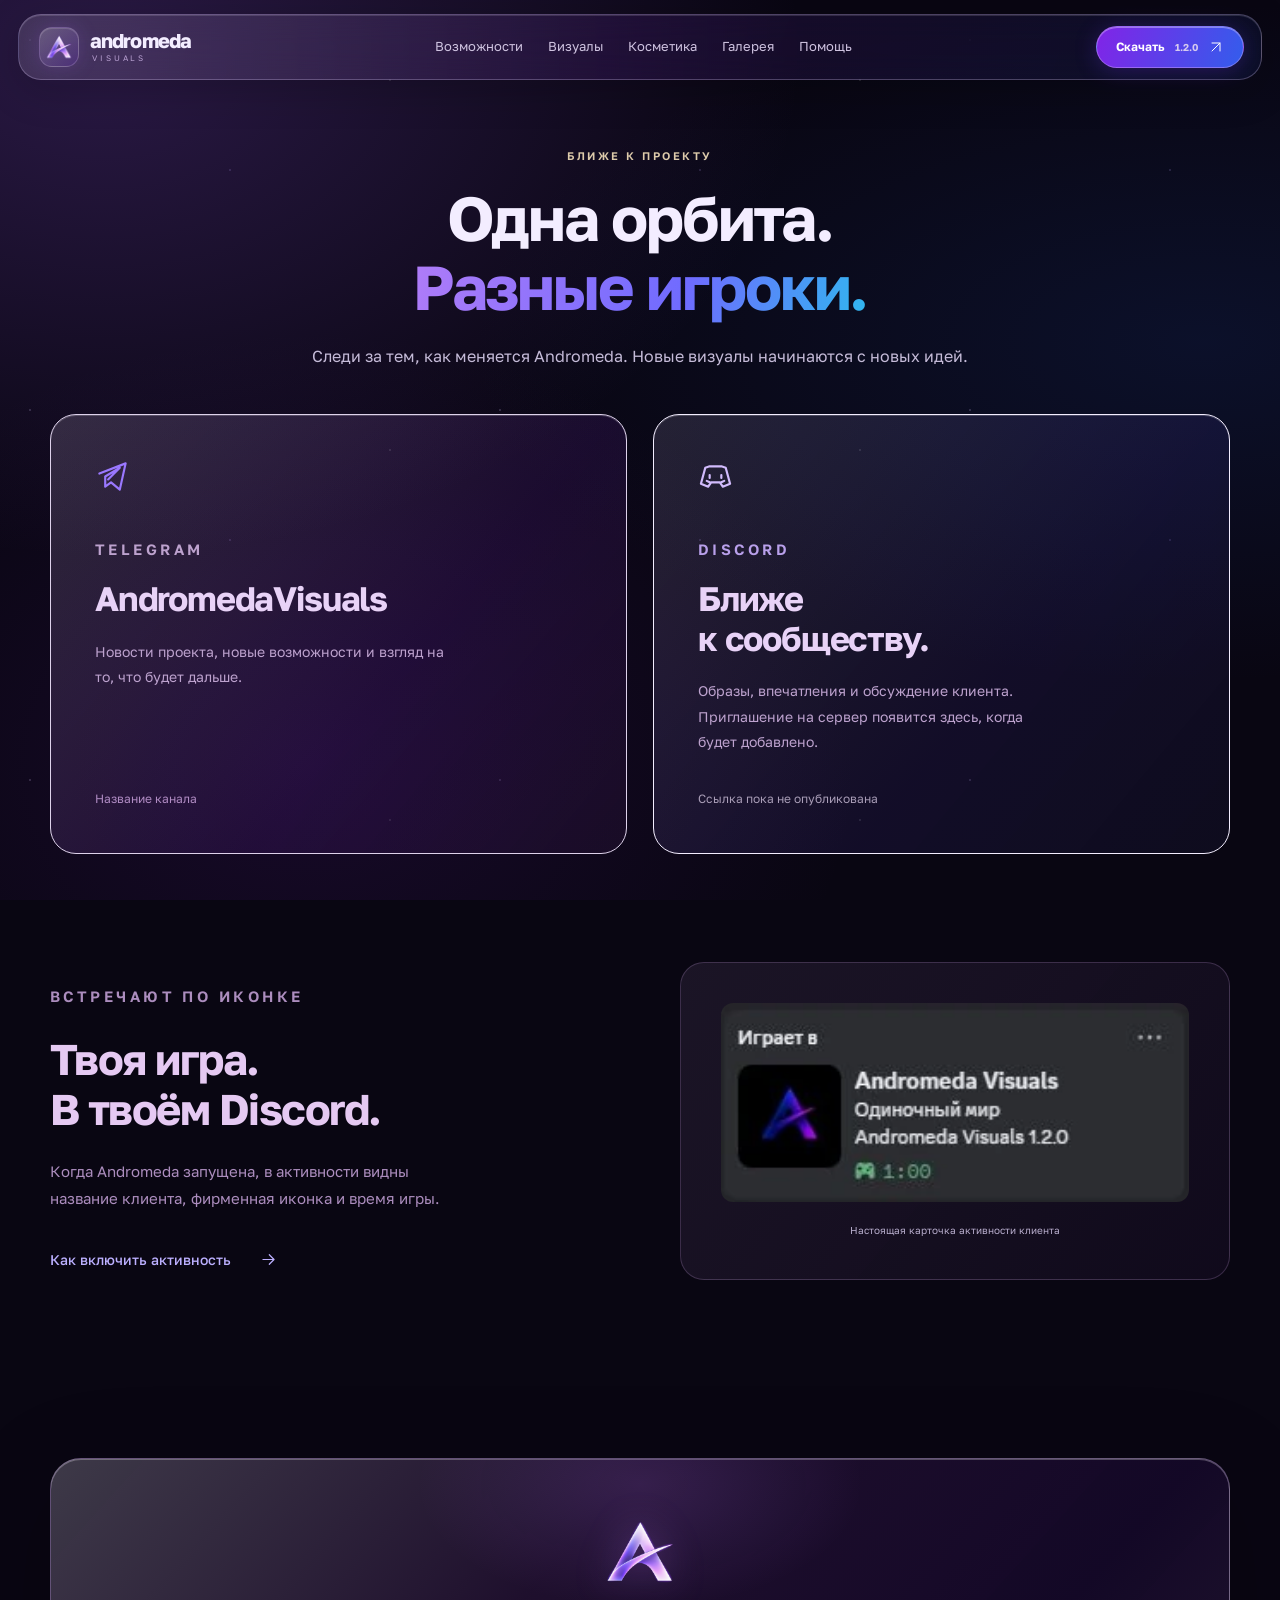
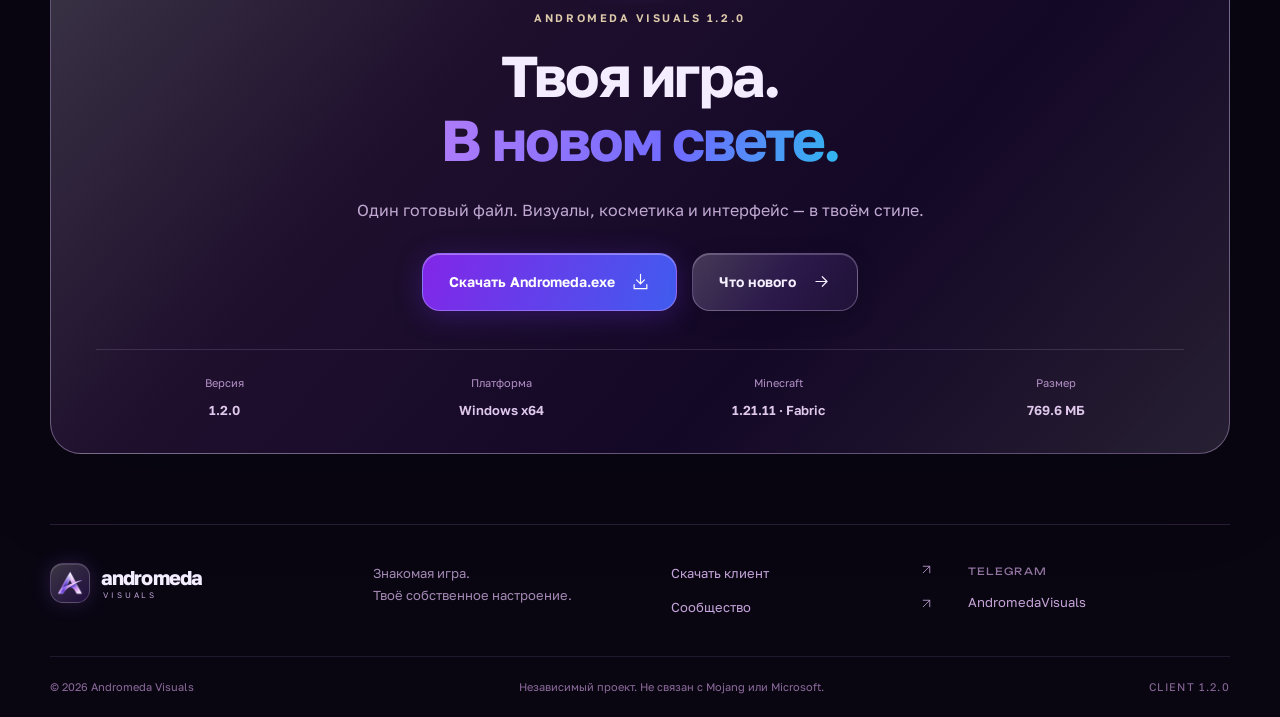
==== community/index.html @ 9d65415a "Publish Andromeda Visuals 1.2.0 website" ====
<!doctype html><html lang="ru"><head><meta charset="utf-8"><meta name="viewport" content="width=device-width,initial-scale=1"><meta name="theme-color" content="#0a0618"><title>Сообщество — Andromeda Visuals</title><meta name="description" content="Telegram AndromedaVisuals, новости проекта и активность клиента в Discord."><link rel="canonical" href="https://nurikjawa.github.io/community/"><meta property="og:title" content="Сообщество — Andromeda Visuals"><meta property="og:description" content="Telegram AndromedaVisuals, новости проекта и активность клиента в Discord."><meta property="og:type" content="website"><meta property="og:locale" content="ru_RU"><meta property="og:url" content="https://nurikjawa.github.io/community/"><meta property="og:image" content="https://nurikjawa.github.io/assets/v120/og.jpg"><meta name="twitter:card" content="summary_large_image"><link rel="icon" href="/assets/favicon.png"><link rel="preload" as="font" href="/assets/GolosText.ttf" type="font/ttf" crossorigin><link rel="stylesheet" href="/assets/site.css?v=ab5df82ccb4f"><link rel="stylesheet" href="/assets/luminous.css?v=ab5df82ccb4f"><script src="/assets/site.js?v=ab5df82ccb4f" defer></script><script src="/assets/wing-studio.js?v=ab5df82ccb4f" defer></script></head><body data-page="/community/"><a href="#main" class="skip-link">К содержимому</a>
 <header class="site-header"><div class="header-inner"><a href="/" class="brand" aria-label="Andromeda Visuals — главная"><img src="/assets/logo.png" width="42" height="42" alt=""><span>andromeda<small>VISUALS</small></span></a><nav class="desktop-nav" aria-label="Основная навигация"><a href="/#features" >Возможности</a><a href="/visuals/" >Визуалы</a><a href="/cosmetics/" >Косметика</a><a href="/#gallery" >Галерея</a><a href="/help/" >Помощь</a></nav><div class="header-actions"><a href="/download/" class="header-download">Скачать <span>1.2.0</span><svg class="icon" viewBox="0 0 24 24" fill="none" stroke="currentColor" stroke-width="1.5" stroke-linecap="round" stroke-linejoin="round" aria-hidden="true"><path d="M6 18 18 6M6 6h12v12"/></svg></a><button class="menu-toggle" aria-expanded="false" aria-controls="mobile-menu" aria-label="Открыть меню"><svg class="icon" viewBox="0 0 24 24" fill="none" stroke="currentColor" stroke-width="1.5" stroke-linecap="round" stroke-linejoin="round" aria-hidden="true"><path d="M4 8h16M4 16h16"/></svg></button></div></div></header>
 <dialog class="mobile-menu" id="mobile-menu"><div class="mobile-menu-top"><span>ANDROMEDA VISUALS</span><button class="icon-button" data-menu-close aria-label="Закрыть меню"><svg class="icon" viewBox="0 0 24 24" fill="none" stroke="currentColor" stroke-width="1.5" stroke-linecap="round" stroke-linejoin="round" aria-hidden="true"><path d="m6 6 12 12M6 18 18 6"/></svg></button></div><nav aria-label="Мобильная навигация"><a href="/#features" >Возможности</a><a href="/visuals/" >Визуалы</a><a href="/cosmetics/" >Косметика</a><a href="/#gallery" >Галерея</a><a href="/help/" >Помощь</a><a href="/community/">Сообщество</a><a href="/download/">Скачать 1.2.0</a></nav><span class="eyebrow">ТВОЙ MINECRAFT. ТВОЙ ХАРАКТЕР.</span></dialog>
 <main id="main"><section class="page-head wrap"><p class="eyebrow">БЛИЖЕ К ПРОЕКТУ</p><h1>Одна орбита.<br><span>Разные игроки.</span></h1><p class="lead">Следи за тем, как меняется Andromeda. Новые визуалы начинаются с новых идей.</p></section><section class="wrap community-grid"><article class="community-card telegram reveal"><div class="social-symbol"><svg class="icon" viewBox="0 0 24 24" fill="none" stroke="currentColor" stroke-width="1.5" stroke-linecap="round" stroke-linejoin="round" aria-hidden="true"><path d="m3 10 18-7-4 18-6-5-4 3v-7l10-6-8 8"/></svg></div><p class="eyebrow">TELEGRAM</p><h2>AndromedaVisuals</h2><p>Новости проекта, новые возможности и взгляд на то, что будет дальше.</p><span class="social-note">Название канала</span></article><article class="community-card discord-card reveal"><div class="social-symbol"><svg class="icon" viewBox="0 0 24 24" fill="none" stroke="currentColor" stroke-width="1.5" stroke-linecap="round" stroke-linejoin="round" aria-hidden="true"><path d="M8 5 5 6 2 17l5 2 2-3h6l2 3 5-2-3-11-3-1M8 5h8M8 11v2m8-2v2M8 16l-2-1m10 1 2-1"/></svg></div><p class="eyebrow">DISCORD</p><h2>Ближе<br>к сообществу.</h2><p>Образы, впечатления и обсуждение клиента. Приглашение на сервер появится здесь, когда будет добавлено.</p><span class="social-note">Ссылка пока не опубликована</span></article></section><section class="wrap presence-section reveal"><div><p class="eyebrow">ВСТРЕЧАЮТ ПО ИКОНКЕ</p><h2>Твоя игра.<br>В твоём Discord.</h2><p>Когда Andromeda запущена, в активности видны название клиента, фирменная иконка и время игры.</p><a class="text-link" href="/help/">Как включить активность <svg class="icon" viewBox="0 0 24 24" fill="none" stroke="currentColor" stroke-width="1.5" stroke-linecap="round" stroke-linejoin="round" aria-hidden="true"><path d="M5 12h14m-6-6 6 6-6 6"/></svg></a></div><figure><img src="/assets/v120/discord.webp" alt="Настоящая карточка Discord: Andromeda Visuals 1.2.0" class="" width="1920" height="1080" loading="lazy" decoding="async"><figcaption>Настоящая карточка активности клиента</figcaption></figure></section><section class="closing wrap reveal"><div class="closing-panel"><img src="/assets/logo.png" alt="" width="90" height="90"><p class="eyebrow">ANDROMEDA VISUALS 1.2.0</p><h2>Твоя игра.<br><span>В новом свете.</span></h2><p>Один готовый файл. Визуалы, косметика и интерфейс — в твоём стиле.</p><div class="closing-actions"><a class="button primary" href="https://github.com/NurikJawa/andromeda-visuals-releases/releases/download/v1.2.0/Andromeda.exe"><span>Скачать Andromeda.exe</span><svg class="icon" viewBox="0 0 24 24" fill="none" stroke="currentColor" stroke-width="1.5" stroke-linecap="round" stroke-linejoin="round" aria-hidden="true"><path d="M12 3v12m-5-5 5 5 5-5M4 16v5h16v-5"/></svg></a><a class="button soft" href="/updates/"><span>Что нового</span><svg class="icon" viewBox="0 0 24 24" fill="none" stroke="currentColor" stroke-width="1.5" stroke-linecap="round" stroke-linejoin="round" aria-hidden="true"><path d="M5 12h14m-6-6 6 6-6 6"/></svg></a></div><div class="release-facts"><span>Версия <b>1.2.0</b></span><span>Платформа <b>Windows x64</b></span><span>Minecraft <b>1.21.11 · Fabric</b></span><span>Размер <b>769.6 МБ</b></span></div></div></section></main><footer class="site-footer wrap"><div class="footer-top"><a href="/" class="brand"><img src="/assets/logo.png" width="42" height="42" alt=""><span>andromeda<small>VISUALS</small></span></a><p>Знакомая игра.<br>Твоё собственное настроение.</p><div><a href="/download/">Скачать клиент <svg class="icon" viewBox="0 0 24 24" fill="none" stroke="currentColor" stroke-width="1.5" stroke-linecap="round" stroke-linejoin="round" aria-hidden="true"><path d="M6 18 18 6M6 6h12v12"/></svg></a><a href="/community/">Сообщество <svg class="icon" viewBox="0 0 24 24" fill="none" stroke="currentColor" stroke-width="1.5" stroke-linecap="round" stroke-linejoin="round" aria-hidden="true"><path d="M6 18 18 6M6 6h12v12"/></svg></a></div><div><span class="footer-label">TELEGRAM</span><span>AndromedaVisuals</span></div></div><div class="footer-bottom"><span>© 2026 Andromeda Visuals</span><span>Независимый проект. Не связан с Mojang или Microsoft.</span><span>CLIENT 1.2.0</span></div></footer>
 <dialog class="media-dialog" aria-label="Просмотр изображения"><button class="dialog-close icon-button" data-dialog-close aria-label="Закрыть просмотр"><svg class="icon" viewBox="0 0 24 24" fill="none" stroke="currentColor" stroke-width="1.5" stroke-linecap="round" stroke-linejoin="round" aria-hidden="true"><path d="m6 6 12 12M6 18 18 6"/></svg></button><figure><img alt=""><figcaption></figcaption></figure><div class="gallery-controls"><button class="icon-button" data-gallery-prev aria-label="Предыдущее изображение">←</button><span data-gallery-count></span><button class="icon-button" data-gallery-next aria-label="Следующее изображение">→</button></div></dialog>
 <dialog class="film-dialog" aria-label="Крылья Andromeda в движении"><button class="dialog-close icon-button" data-dialog-close aria-label="Закрыть видео"><svg class="icon" viewBox="0 0 24 24" fill="none" stroke="currentColor" stroke-width="1.5" stroke-linecap="round" stroke-linejoin="round" aria-hidden="true"><path d="m6 6 12 12M6 18 18 6"/></svg></button><video controls playsinline preload="none" poster="/assets/v120/wing-poster.webp"><source src="/assets/v120/wings.mp4" type="video/mp4"></video><p>Четыре вида крыльев · настоящая запись из игры</p></dialog><div class="toast" role="status" aria-live="polite"></div></body></html>
---- assets/site.css ----
@font-face{font-family:Golos;src:url('/assets/GolosText.ttf') format('truetype');font-style:normal;font-weight:100 900;font-display:swap}
@font-face{font-family:Unbounded;src:url('/assets/Unbounded.ttf') format('truetype');font-style:normal;font-weight:100 900;font-display:swap}
:root{--paper:#f4f1eb;--ink:#171823;--muted:#6e6674;--purple:#6a48d7;--lavender:#e7e0f6;--line:#d8d3cb;--dark:#12121d;--white:#fff;--ease:cubic-bezier(.2,.75,.2,1);--wrap:1320px}
*{box-sizing:border-box}html{scroll-behavior:smooth;scroll-padding-top:110px}body{margin:0;background:var(--paper);color:var(--ink);font:16px/1.65 Golos,Arial,sans-serif;-webkit-font-smoothing:antialiased}button,input{font:inherit}a{color:inherit;text-decoration:none}button{color:inherit;cursor:pointer}button:disabled{cursor:not-allowed;opacity:.6}button,summary,a{-webkit-tap-highlight-color:transparent}img{display:block;max-width:100%;height:auto}button{border:0}h1,h2,h3,p,figure{margin:0}h1,h2,h3{line-height:1.17;font-weight:500}h1,h2{letter-spacing:-.06em}h3{letter-spacing:-.035em}p{color:var(--muted)}ul{padding-left:20px}::selection{background:#d5c7f8;color:#292039}:focus-visible{outline:3px solid var(--purple);outline-offset:5px}.wrap{width:min(var(--wrap),calc(100% - 112px));margin-inline:auto}.icon{width:22px;height:22px;flex-shrink:0}.eyebrow{font-size:10px;font-weight:600;letter-spacing:.18em;text-transform:uppercase;color:var(--purple);line-height:1.5}.lead{font-size:20px;line-height:1.65;max-width:650px}.caption{font-size:12px;color:var(--muted);line-height:1.6}.section-space{padding-block:104px}.section-heading{display:flex;align-items:flex-end;justify-content:space-between;gap:60px;margin-bottom:40px}.section-heading h2{font-size:clamp(34px,3.8vw,56px);margin-top:18px}.section-heading>p{max-width:360px;font-size:16px}.section-heading h2 span{color:var(--purple)}
.site-header{position:sticky;z-index:40;top:0;height:92px;background:rgba(244,241,235,.94);border-bottom:1px solid transparent;transition:border-color .3s,background .3s;backdrop-filter:blur(14px)}body.scrolled .site-header{border-bottom-color:var(--line)}.header-inner{height:100%;width:min(1536px,calc(100% - 80px));margin:auto;display:flex;align-items:center;justify-content:space-between;gap:30px}.brand{display:inline-flex;align-items:center;gap:9px}.brand>img{width:42px;height:42px;object-fit:contain}.brand>span{font-size:23px;font-weight:600;letter-spacing:-.07em;line-height:.9}.brand small{display:block;font-size:8px;letter-spacing:.34em;font-weight:400;padding-left:2px;margin-top:8px}.desktop-nav{display:flex;gap:28px;font-size:13px}.desktop-nav a{position:relative;color:#716c77;padding-block:10px;transition:color .2s}.desktop-nav a:hover,.desktop-nav a[aria-current]{color:var(--ink)}.desktop-nav a[aria-current]:after{content:'';position:absolute;width:4px;height:4px;border-radius:50%;background:var(--purple);bottom:1px;left:50%}.header-actions{display:flex;align-items:center;gap:16px}.header-download{font-size:12px;display:flex;align-items:center;gap:12px;border:1px solid #c9c2cf;border-radius:30px;padding:11px 17px;font-weight:500;transition:background .2s}.header-download:hover{background:var(--lavender)}.header-download span{font-size:10px;color:var(--muted)}.header-download .icon{width:16px;height:16px}.menu-toggle{display:none;background:none;padding:8px}.mobile-menu{padding:28px;border:0;background:var(--paper);color:var(--ink);width:min(500px,100%);height:100dvh;max-height:none;margin:0 0 0 auto}.mobile-menu::backdrop{background:#15111e80}.mobile-menu-top{display:flex;justify-content:space-between;align-items:center;font-size:10px;letter-spacing:.12em}.mobile-menu nav{display:flex;flex-direction:column;padding-block:60px;gap:20px;font-size:25px}.icon-button{display:inline-flex;align-items:center;justify-content:center;min-width:44px;min-height:44px;background:transparent;border-radius:50%}.skip-link{position:fixed;top:12px;left:20px;z-index:100;background:var(--ink);color:white;padding:12px 24px;transform:translateY(-150%)}.skip-link:focus{transform:none}
.button{display:inline-flex;align-items:center;justify-content:center;gap:28px;border-radius:60px;padding:18px 28px;font-size:14px;font-weight:500;line-height:1.4;min-height:57px;transition:transform .25s var(--ease),background .25s,color .25s;white-space:nowrap}.button:hover{transform:translateY(-2px)}.button:active{transform:translateY(0)}.button.primary{background:var(--ink);color:#fff}.button.primary:hover{background:#343144}.button.primary .icon{width:19px;height:19px}.button.soft{background:#f5f1eddf;color:var(--ink)}.button.white{background:var(--paper);color:var(--ink)}.text-button{display:inline-flex;align-items:center;gap:10px;background:none;font-size:13px;padding:12px 2px}.text-button .icon{width:18px;height:18px}.text-button:hover span{text-decoration:underline;text-underline-offset:5px}.text-link,.light-link{display:inline-flex;align-items:center;gap:28px;font-size:14px;font-weight:500;padding:12px 0;border-radius:0;min-height:0}.text-link:hover{color:var(--purple)}.text-link .icon,.light-link .icon{width:19px;height:19px}.light-link{color:white}.circle-button{width:52px;height:52px;border-radius:50%;display:inline-flex;align-items:center;justify-content:center;background:var(--paper);color:var(--ink);transition:transform .3s,background .3s;flex-shrink:0}.circle-button:hover{transform:rotate(8deg);background:var(--lavender)}.status-dot{display:inline-block;width:5px;height:5px;border-radius:50%;background:var(--purple);margin-right:10px;box-shadow:0 0 0 4px #6a48d710}
.hero{position:relative;text-align:center;padding-top:36px;padding-bottom:50px;isolation:isolate}.hero-meta{display:flex;justify-content:space-between;text-align:left;font-size:9px;letter-spacing:.16em;color:#736a7c}.hero h1{font-size:clamp(45px,6.6vw,96px);line-height:1.1;font-weight:500;margin-top:48px;letter-spacing:-.065em}.hero h1 span{color:var(--purple)}.hero-description{margin:25px auto 0;font-size:16px;line-height:1.6;color:#706775}.hero-actions{display:flex;align-items:center;justify-content:center;gap:32px;margin-top:28px}.hero-version{font-size:10px;letter-spacing:.05em;margin-top:17px}.hero-version span{margin-inline:9px;color:#bbb2c3}.hero-orbit{position:absolute;width:500px;height:130px;border:1px solid #d4c9e275;border-radius:50%;transform:rotate(-24deg);top:170px;left:calc(50% - 250px);z-index:-1;opacity:.65}.hero-orbit i{position:absolute;inset:14px -90px;border:1px solid #ddd3e650;border-radius:50%;transform:rotate(56deg)}.hero-orbit b{font-size:18px;position:absolute;left:17%;top:5%;color:#a88ed9;animation:float 6s ease-in-out infinite}.hero-scene{padding-bottom:8px}.scene-frame{position:relative;border-radius:26px;overflow:hidden;background:#252031;aspect-ratio:2.2;isolation:isolate}.scene-frame>img{width:100%;height:100%;object-fit:cover;object-position:center 58%;transition:transform 1.5s var(--ease)}.scene-frame:hover>img{transform:scale(1.025)}.scene-frame:after{content:'';position:absolute;inset:0;z-index:-0;background:linear-gradient(0deg,#090c18bd,transparent 65%);pointer-events:none}.scene-caption{position:absolute;bottom:38px;left:42px;right:42px;color:#fff;z-index:1;display:grid;grid-template-columns:1fr auto;align-items:end}.scene-label{grid-column:1;font-size:9px;letter-spacing:.18em;opacity:.7;margin-bottom:15px}.scene-caption h2{grid-column:1;font-size:clamp(24px,3.7vw,52px);letter-spacing:-.04em;line-height:1.18}.scene-caption .circle-button{grid-column:2;grid-row:1/3;background:#ffffff20;color:white;border:1px solid #ffffff4a;backdrop-filter:blur(10px)}.scene-top{position:absolute;top:24px;left:30px;color:#fff;font-size:9px;letter-spacing:.12em;opacity:.8;padding:8px 12px;background:#ffffff13;border-radius:20px;border:1px solid #ffffff21}.scene-under{display:flex;justify-content:space-between;align-items:center;color:var(--muted);font-size:10px;margin-top:18px}.scene-under>span:last-child{display:flex;gap:10px;align-items:center}.scene-under .icon{width:13px;height:13px}
.intro{display:grid;grid-template-columns:1fr 1fr;padding-block:122px 106px;gap:25px 80px;border-bottom:1px solid var(--line)}.intro>.eyebrow{grid-column:1/-1}.intro h2{font-size:clamp(34px,3.9vw,56px);line-height:1.25}.intro h2 span{color:var(--purple)}.intro>p:last-child{align-self:end;max-width:455px;font-size:18px;padding-bottom:5px}.editorials{padding-block:100px}.editorial{display:grid;grid-template-columns:.85fr 1.15fr;align-items:center;gap:100px;margin-bottom:100px}.editorial:last-child{margin-bottom:0}.editorial.reverse{grid-template-columns:1.15fr .85fr}.editorial.reverse .editorial-copy{grid-column:2;grid-row:1}.editorial.reverse .editorial-image{grid-column:1;grid-row:1}.editorial-copy h2{font-size:clamp(36px,4vw,58px);margin-top:22px}.editorial-copy>p:not(.eyebrow){font-size:16px;max-width:370px;margin-block:24px}.editorial-image{aspect-ratio:1.2;border-radius:16px;overflow:hidden;background:#e1dce5}.editorial-image img{width:100%;height:100%;object-fit:cover}.editorial-image.wing-preview{aspect-ratio:1.25}.editorial-image.wing-preview img{object-position:center}.interface-section{padding:94px 0 104px;background:#ebe6e2}.interface-display{background:var(--dark);border-radius:22px;padding:28px 40px 34px;color:#fff;overflow:hidden}.interface-top{display:flex;justify-content:space-between;font-size:8px;letter-spacing:.16em;opacity:.55}.interface-top i{display:inline-block;width:4px;height:4px;background:#c5a8fb;border-radius:50%;margin-right:8px}.interface-display>img{width:min(100%,850px);height:auto;object-fit:contain;margin:70px auto;image-rendering:auto}.interface-bottom{display:flex;justify-content:space-between;align-items:end}.interface-bottom h3{font-size:28px;font-weight:400}.closing{text-align:center;padding-block:110px 100px}.closing-star{color:var(--purple);display:inline-flex;margin-bottom:30px}.closing-star>.icon{width:30px;height:30px}.closing h2{font-size:clamp(36px,4.5vw,64px);margin-top:20px;line-height:1.2}.closing h2 span{color:#958c9d}.closing>p:not(.eyebrow){margin-top:22px}.closing>.button{margin-top:28px}.closing small{display:block;margin-top:20px;font-size:10px;color:var(--muted)}
.site-footer{border-top:1px solid var(--line)}.footer-top{padding-block:50px;display:grid;grid-template-columns:1.1fr 1fr 1fr 1fr;gap:40px;align-items:start}.footer-top>p{font-size:13px}.footer-top>div{display:flex;flex-direction:column;gap:12px;font-size:12px}.footer-top>div a{display:flex;justify-content:space-between;gap:30px}.footer-top>div a .icon{width:13px;height:13px}.footer-top>div a:hover{color:var(--purple)}.footer-label{font-size:8px;letter-spacing:.13em;color:var(--muted)}.footer-bottom{display:flex;justify-content:space-between;gap:25px;padding-block:22px;border-top:1px solid var(--line);font-size:9px;color:#73677c}.footer-bottom span:last-child{letter-spacing:.12em}
.page-head{padding-top:66px;padding-bottom:65px}.page-head h1{font-size:clamp(42px,5.5vw,78px);line-height:1.12;margin-top:25px;max-width:1100px}.page-head h1 span{color:var(--purple)}.page-head .lead{margin-top:26px;max-width:680px;font-size:18px}.season-stage{position:relative;aspect-ratio:2.1;border-radius:22px;overflow:hidden;background:#a8b2b6}.season-image{width:100%;height:100%;object-fit:cover;transition:opacity .25s}.season-overlay{position:absolute;inset:auto 0 0;padding:80px 40px 35px;background:linear-gradient(transparent,#111421c9);color:#fff}.season-overlay .eyebrow{color:#e6ddfa}.season-overlay h2{font-size:42px;margin-top:15px}.season-overlay>p:last-child{color:#eeebf1c9;max-width:470px;font-size:14px;margin-top:14px}.season-tabs{display:flex;border-bottom:1px solid var(--line)}.season-tabs button{flex:1;display:flex;align-items:center;gap:22px;background:transparent;padding:24px 15px;font-size:10px;color:#a098a9;border-bottom:2px solid transparent}.season-tabs button span{font-size:18px;color:#7b7185}.season-tabs button.active{border-bottom-color:var(--purple);color:var(--purple)}.season-tabs button.active span{color:var(--ink)}.seasons-section>.caption{margin-top:15px;max-width:700px}.filter-bar{display:flex;gap:10px;margin-bottom:30px;flex-wrap:wrap}.filter{padding:9px 19px;border:1px solid var(--line);border-radius:30px;background:transparent;font-size:12px;transition:background .2s}.filter.active{background:var(--ink);border-color:var(--ink);color:#fff}.feature-grid{display:grid;grid-template-columns:repeat(2,1fr);gap:55px 30px}.media-card{display:block;position:relative;width:100%;padding:0;background:#e8e2ec;border-radius:14px;overflow:hidden;aspect-ratio:1.7}.media-card>img{width:100%;height:100%;object-fit:cover;transition:transform .6s var(--ease)}.media-card:hover>img{transform:scale(1.025)}.media-zoom{position:absolute;right:14px;bottom:14px;width:35px;height:35px;display:flex;align-items:center;justify-content:center;border-radius:50%;background:#ffffffc9;opacity:0;transform:translateY(5px);transition:.2s}.media-zoom .icon{width:15px;height:15px}.media-card:hover .media-zoom,.media-card:focus-visible .media-zoom{opacity:1;transform:none}.feature-heading{padding:24px 4px 0}.feature-heading h3{font-size:25px;margin-block:10px}.feature-heading p{font-size:14px;max-width:420px}.feature-card[data-category="Интерфейс"] .media-card{background:var(--dark)}.feature-card[data-category="Интерфейс"] .media-card img{object-fit:contain;padding:30px}.feature-card[data-category="Интерфейс"]:has(img[src*="menu"]) .media-card img{object-fit:cover;padding:0}.quiet-note{padding:35px 0;border-top:1px solid var(--line);border-bottom:1px solid var(--line);display:flex;gap:35px;align-items:start}.quiet-note>span{color:var(--purple)}.quiet-note h3{font-size:24px}.quiet-note p{font-size:14px;max-width:700px;margin-top:12px}
.wings-hero-image{position:relative;aspect-ratio:2.05;border-radius:22px;overflow:hidden}.wings-hero-image>img{width:100%;height:100%;object-fit:cover;object-position:center 60%}.wings-hero-caption{position:absolute;inset:auto 28px 25px;display:flex;justify-content:space-between;align-items:center}.wings-hero-caption .eyebrow{color:#fff;background:#1315216b;border:1px solid #ffffff26;border-radius:20px;padding:7px 14px}.palette-lab{display:grid;grid-template-columns:1.4fr 1fr;background:#eae5e2;border-radius:18px;overflow:hidden}.palette-image{aspect-ratio:1.35;background:#222333}.palette-image img{width:100%;height:100%;object-fit:cover;transition:opacity .2s}.palette-controls{padding:45px 38px;align-self:center}.palette-controls h3{font-size:42px;margin-top:16px}.palette-controls>p:not(.eyebrow){font-size:14px;margin-top:12px}.swatches{display:grid;grid-template-columns:repeat(4,1fr);gap:16px 6px;margin-top:32px;margin-bottom:24px}.swatch{padding:0;background:none;text-align:center;display:flex;align-items:center;flex-direction:column;gap:9px}.swatch>i{width:25px;height:25px;background:var(--swatch);border-radius:50%;border:3px solid #eae5e2;outline:1px solid transparent;transition:outline-color .2s,transform .2s}.swatch.active i{outline-color:#332d3b;transform:scale(1.1)}.swatch>span{font-size:9px;color:#6d6477}.swatch.active>span{color:var(--ink)}.palette-controls>.caption{font-size:10px}.wing-grid{display:grid;grid-template-columns:1fr 1fr;gap:46px 28px}.wing-image{position:relative;aspect-ratio:1.5;overflow:hidden;border-radius:16px}.wing-image>img{width:100%;height:100%;object-fit:cover}.wing-image>.circle-button{position:absolute;right:18px;bottom:18px;width:37px;height:37px;background:#ffffffb3}.wing-image .icon{width:16px;height:16px}.wing-info{display:flex;gap:25px;padding-top:24px}.wing-info>span{font-size:10px;line-height:2.5;color:var(--purple)}.wing-info h3{font-size:24px}.wing-info p{font-size:13px;margin-top:7px}.motion-band{background:#25202f;color:white;margin-top:30px;padding:80px 0;overflow:hidden}.motion-content{display:grid;grid-template-columns:1fr 1fr;align-items:center;gap:70px}.motion-content .eyebrow{color:#bca4f8}.motion-content h2{font-size:clamp(36px,4vw,60px);margin-top:22px}.motion-content p{color:#b2a8bf;max-width:390px;margin-block:24px;font-size:15px}.motion-orbit{position:relative;isolation:isolate;display:grid;place-items:center;min-height:320px}.motion-orbit img{width:210px;filter:drop-shadow(0 12px 50px #834dd13d);animation:float 7s ease-in-out infinite}.motion-orbit i,.motion-orbit b{position:absolute;width:100%;height:150px;border:1px solid #a991cc4a;border-radius:50%;transform:rotate(-28deg);z-index:-1}.motion-orbit b{transform:rotate(36deg);width:90%;border-color:#a991cc23}.accessory-grid{display:grid;grid-template-columns:repeat(3,1fr);gap:42px 25px}.accessory-card .media-card{aspect-ratio:1.1}.accessory-card h3{font-size:20px;margin-top:20px}.accessory-card>p{font-size:12px;margin-top:8px}
.download-hero{padding-block:70px 85px;display:grid;grid-template-columns:1.1fr 1fr;gap:80px;align-items:center}.download-copy h1{font-size:clamp(43px,5vw,74px);margin-top:30px;line-height:1.1}.download-copy h1 span{color:var(--purple)}.download-copy>.lead{margin-top:25px;font-size:19px}.download-chips{display:flex;gap:11px;margin-top:30px;flex-wrap:wrap}.download-chips span{border:1px solid var(--line);display:inline-flex;align-items:center;gap:6px;padding:6px 11px;border-radius:20px;font-size:10px}.download-chips .icon{width:11px;height:11px}.download-copy>.button{margin-top:35px;padding:21px 30px}.download-status{font-size:11px;margin-top:12px}.download-size{font-size:11px;color:#736b7d;margin-top:8px}.download-size span{margin-inline:8px}.subtle-link{display:inline-flex;align-items:center;gap:15px;font-size:12px;margin-top:25px}.subtle-link .icon{width:15px;height:15px}.release-art{position:relative;background:#e8e0f2;aspect-ratio:.91;border-radius:20px;display:grid;place-items:center;overflow:hidden;isolation:isolate;border:1px solid #ded3ed}.release-art>img{width:67%;transform:rotate(-7deg);filter:drop-shadow(0 30px 35px #552d8d35);animation:float-logo 9s ease-in-out infinite}.release-orbit{position:absolute;width:145%;height:32%;border:1px solid #bda8d97d;border-radius:50%;transform:rotate(-40deg);z-index:-1}.release-orbit.two{width:120%;height:35%;transform:rotate(43deg);border-color:#c1b0d449}.release-art-bottom{position:absolute;bottom:28px;left:28px;right:28px;display:flex;justify-content:space-between;font-size:10px;letter-spacing:.12em;line-height:1.6}.release-art-bottom>span:last-child{text-align:right}.release-art-label{position:absolute;top:24px;left:28px;font-size:8px;letter-spacing:.15em;color:#927ba8}.install-section{padding-block:70px 100px;border-top:1px solid var(--line)}.steps{display:grid;grid-template-columns:repeat(3,1fr);gap:55px;list-style:none;padding:0;margin:60px 0 0}.steps>li>span{display:block;font-size:11px;color:var(--purple);border-top:1px solid var(--line);padding-top:18px}.steps h3{font-size:23px;margin-top:35px}.steps p{font-size:14px;margin-top:14px;max-width:310px}.integrity{border-block:1px solid var(--line);padding-block:35px;display:grid;grid-template-columns:1fr 1.2fr;align-items:center;gap:70px}.integrity h3{font-size:25px;margin-top:12px}.integrity p{font-size:12px;margin-top:12px;max-width:365px}.hash-field{position:relative;display:flex;align-items:center;gap:20px;border:1px solid var(--line);padding:15px 16px;border-radius:12px;min-width:0}.hash-field code{font-size:11px;overflow-wrap:anywhere;letter-spacing:.03em;line-height:1.8;color:#7a6d8b}.copy-feedback{position:absolute;bottom:-25px;left:0;font-size:10px;color:var(--purple)}.help-strip{display:flex;align-items:center;gap:35px;padding-block:65px 90px}.help-strip h3{font-size:24px;white-space:nowrap}.help-strip p{font-size:13px;max-width:420px}.help-strip>.button{margin-left:auto;flex-shrink:0}
.release-timeline{padding-bottom:90px}.release-entry{display:grid;grid-template-columns:1fr 2fr;gap:100px;padding-block:35px 70px;border-top:1px solid var(--line)}.release-marker>.pill{display:inline-flex;border:1px solid #cfc3e1;border-radius:20px;font-size:8px;letter-spacing:.12em;color:var(--purple);padding:6px 11px}.release-marker h2{font-size:55px;margin-top:25px}.release-marker>p{font-size:12px;margin-top:12px}.release-content>h3{font-size:32px;margin-top:5px}.release-content>.large-copy{font-size:17px;margin-block:24px 35px}.release-change{display:grid;grid-template-columns:110px 1fr;gap:25px;border-top:1px solid var(--line);padding-block:20px}.release-change>span{font-size:8px;letter-spacing:.14em;color:var(--purple);padding-top:4px}.release-change ul{margin:0;font-size:14px;color:var(--muted)}.release-change li+li{margin-top:7px}.release-content>.button{margin-top:25px}.previous{padding-top:45px}.previous .release-marker h2{font-size:32px}.previous .release-content>p{margin-top:22px;font-size:15px}.previous .text-link{margin-top:15px}.help-layout{display:grid;grid-template-columns:1fr 2fr;gap:90px;padding-bottom:70px}.help-nav{position:sticky;align-self:start;top:130px;display:flex;flex-direction:column;gap:20px}.help-nav .eyebrow{margin-bottom:10px}.help-nav a{font-size:13px;display:flex;justify-content:space-between;gap:30px;max-width:240px}.help-nav a .icon{width:16px;height:16px}.faq-item{border-bottom:1px solid var(--line)}.faq-item:first-child{border-top:1px solid var(--line)}.faq-item summary{display:flex;align-items:center;justify-content:space-between;gap:35px;padding-block:25px;list-style:none;font-size:17px;font-weight:500;cursor:pointer;line-height:1.45}.faq-item summary::-webkit-details-marker{display:none}.faq-item summary>span{font-size:22px;color:var(--purple);font-weight:300}.faq-item[open] summary>span{transform:rotate(45deg)}.faq-item p{font-size:14px;max-width:650px;padding-bottom:25px}
.community-grid{display:grid;grid-template-columns:1fr 1fr;gap:26px}.community-card{padding:44px;min-height:430px;display:flex;align-items:flex-start;flex-direction:column;border-radius:18px;border:1px solid var(--line)}.community-card.telegram{background:#e8e1f1;border-color:#ded2eb}.community-card.discord-card{background:var(--ink);border-color:var(--ink);color:#fff}.social-symbol{margin-bottom:35px}.social-symbol .icon{width:35px;height:35px;color:var(--purple)}.discord-card .icon{color:#d1bbfc}.community-card h2{font-size:clamp(25px,3vw,44px);margin-top:16px;overflow-wrap:anywhere}.community-card p:not(.eyebrow){font-size:14px;max-width:360px;margin-top:20px}.discord-card .eyebrow{color:#b9a0eb}.discord-card p{color:#a99db7}.social-note{font-size:10px;margin-top:auto;padding-top:30px;color:#94849f}.discord-card .social-note{color:#a99db7}.presence-section{padding-block:105px;display:grid;grid-template-columns:1fr 1fr;gap:80px;align-items:center}.presence-section h2{font-size:48px;margin-top:20px}.presence-section p{font-size:15px;margin-block:24px;max-width:390px}.presence-section figure{background:#e9e4e1;padding:55px;border-radius:20px}.presence-section figure img{width:100%;border-radius:12px}.presence-section figcaption{font-size:10px;text-align:center;color:var(--muted);margin-top:20px}.not-found{text-align:center;padding-block:90px 140px}.not-found h1{font-size:clamp(44px,6vw,80px);margin-top:25px}.not-found>p{max-width:430px;margin:25px auto}.not-found>.button{margin-top:15px}
.media-dialog,.film-dialog{padding:60px 30px 30px;max-width:min(1300px,95vw);max-height:95dvh;border:0;border-radius:18px;background:#171620;color:#fff;overflow:auto}.media-dialog::backdrop,.film-dialog::backdrop{background:#100e19d9;backdrop-filter:blur(8px)}.media-dialog img{max-height:75dvh;max-width:100%;margin:auto;object-fit:contain}.media-dialog figcaption,.film-dialog>p{font-size:12px;color:#c1b8cf;text-align:center;margin-top:18px}.dialog-close{position:absolute;right:10px;top:8px;color:#fff}.film-dialog video{width:100%;max-height:75dvh;display:block;background:#000}.toast{position:fixed;z-index:100;bottom:25px;left:50%;transform:translate(-50%,20px);background:var(--ink);color:#fff;padding:14px 24px;border-radius:30px;font-size:12px;max-width:calc(100vw - 30px);opacity:0;pointer-events:none;transition:.25s}.toast.visible{opacity:1;transform:translate(-50%,0)}.reveal{opacity:1;transform:none}.motion-ready .reveal.pending{opacity:0;transform:translateY(22px)}.motion-ready .reveal{transition:opacity .7s var(--ease),transform .7s var(--ease)}[hidden]{display:none!important}body:has(dialog[open]){overflow:hidden}
@keyframes float{0%,100%{transform:translateY(0)}50%{transform:translateY(-12px)}}@keyframes float-logo{0%,100%{transform:translateY(0) rotate(-7deg)}50%{transform:translateY(-14px) rotate(-3deg)}}
@media(min-width:1700px){:root{--wrap:1440px}.hero h1{font-size:104px}.hero-scene .scene-frame{aspect-ratio:2.5}}
@media(max-width:1100px){.wrap{width:calc(100% - 64px)}.header-inner{width:calc(100% - 48px)}.desktop-nav{gap:18px}.header-download{gap:9px}.hero h1{font-size:clamp(48px,7vw,80px)}.editorial{gap:55px}.editorial-copy h2{font-size:42px}.download-hero{gap:40px}.palette-controls{padding:32px 25px}.palette-controls h3{font-size:34px}.swatches{gap:15px 4px}.help-layout{gap:45px}.release-entry{gap:55px}.footer-top{gap:25px}.footer-top>.brand>span{font-size:20px}.footer-top>.brand>img{width:34px;height:34px}.community-card{padding:30px}.presence-section{gap:45px}.help-strip{gap:20px}.help-strip h3{white-space:normal}}
@media(max-width:800px){.site-header{height:78px}.header-inner{gap:20px}.desktop-nav{display:none}.menu-toggle{display:inline-flex}.header-download{padding:9px 14px}.header-download span{display:none}.brand>span{font-size:21px}.brand>img{width:37px;height:37px}.hero{padding-top:30px}.hero-meta{font-size:8px}.hero h1{font-size:clamp(41px,8vw,66px);margin-top:50px}.hero-description{font-size:14px}.hero-orbit{width:400px;left:calc(50% - 200px);top:150px}.scene-frame{aspect-ratio:1.65;border-radius:18px}.scene-caption{left:25px;right:25px;bottom:25px}.scene-caption h2{font-size:33px}.scene-top{left:20px;top:20px;font-size:7px}.scene-under{font-size:8px}.scene-under>span:last-child{display:none}.intro{padding-block:80px;gap:25px 40px}.intro h2{font-size:36px}.intro>p:last-child{font-size:15px}.editorials{padding-block:70px}.editorial{gap:35px;margin-bottom:65px}.editorial-copy h2{font-size:35px}.editorial-copy>p:not(.eyebrow){font-size:14px;margin-block:20px}.editorial-image{aspect-ratio:.95}.editorial.reverse .editorial-image{aspect-ratio:1}.section-heading{gap:30px}.section-heading h2{font-size:38px}.section-heading>p{font-size:14px;max-width:270px}.interface-section{padding-block:70px}.interface-display{padding:25px}.interface-display>img{margin-block:50px}.interface-top>span:last-child{display:none}.interface-bottom h3{font-size:25px}.closing{padding-block:80px}.footer-top{grid-template-columns:1fr 1fr;gap:40px}.footer-bottom{flex-wrap:wrap;gap:15px}.footer-bottom>span:last-child{display:none}.page-head{padding-top:50px;padding-bottom:45px}.page-head h1{font-size:53px}.page-head .lead{font-size:16px}.section-space{padding-block:70px}.season-stage{aspect-ratio:1.6}.season-overlay{padding:70px 25px 25px}.season-overlay h2{font-size:34px}.season-tabs button{padding-inline:8px;gap:15px}.feature-grid{gap:40px 20px}.feature-heading h3{font-size:22px}.feature-heading p{font-size:12px}.palette-lab{grid-template-columns:1.15fr 1fr}.palette-image{height:100%;aspect-ratio:1}.palette-controls{padding:28px 20px}.swatch span{font-size:8px}.palette-controls>p:not(.eyebrow){font-size:12px}.swatches{margin-top:25px;row-gap:14px}.palette-controls>.caption{font-size:8px}.wing-grid{gap:35px 22px}.wing-info{gap:15px}.wing-info h3{font-size:21px}.motion-content{gap:30px}.motion-content h2{font-size:40px}.motion-content p{font-size:14px}.motion-orbit img{width:160px}.motion-orbit{min-height:250px}.accessory-grid{grid-template-columns:repeat(2,1fr)}.download-hero{padding-block:45px 60px;gap:30px}.download-copy h1{font-size:48px}.download-chips{gap:7px}.download-chips span{font-size:9px}.download-copy>.button{padding:18px 22px;font-size:12px;gap:12px}.release-art{aspect-ratio:.8}.release-art-label{font-size:6px;left:20px}.release-art-bottom{font-size:8px;left:20px;right:20px}.steps{gap:25px;margin-top:40px}.steps h3{font-size:20px}.steps p{font-size:12px}.integrity{gap:35px}.help-strip{align-items:start;flex-wrap:wrap}.help-strip>p{max-width:300px}.help-strip>.button{margin-left:0}.release-entry{grid-template-columns:.8fr 1.5fr;gap:40px}.release-content>h3{font-size:27px}.release-content>.large-copy{font-size:15px}.release-change{grid-template-columns:1fr;gap:12px}.release-change ul{font-size:13px}.help-layout{grid-template-columns:1fr}.help-nav{position:static;display:flex;flex-direction:row;flex-wrap:wrap;gap:20px 30px}.help-nav>.eyebrow{width:100%}.help-nav a{font-size:12px}.community-card{min-height:440px}.community-card h2{font-size:29px}.presence-section{gap:30px;padding-block:75px}.presence-section h2{font-size:38px}.presence-section figure{padding:30px}}
@media(max-width:560px){.wrap{width:calc(100% - 36px)}.header-inner{width:calc(100% - 30px);gap:10px}.site-header{height:72px}.header-actions{gap:6px}.brand{gap:5px}.brand>span{font-size:19px}.brand>img{width:34px;height:34px}.brand small{font-size:6px;letter-spacing:.32em;margin-top:6px}.header-download{font-size:10px;gap:8px;padding:8px 12px}.header-download>.icon{width:12px;height:12px}.hero{padding-top:21px;padding-bottom:35px}.hero-meta{font-size:7px;letter-spacing:.12em}.hero-meta>span:last-child{font-size:6px;padding-top:1px}.hero h1{font-size:clamp(35px,9.2vw,51px);line-height:1.18;margin-top:45px;letter-spacing:-.065em}.hero-description{font-size:12px;line-height:1.8;margin-top:22px}.hero-actions{gap:14px;flex-direction:column;margin-top:24px}.hero-actions .button{font-size:12px;padding:16px 25px;min-height:51px;gap:25px}.hero-actions .text-button{font-size:11px;padding:0}.hero-version{font-size:8px;margin-top:20px}.hero-orbit{width:270px;height:95px;left:calc(50% - 135px);top:130px}.hero-orbit i{inset:10px 0}.hero-orbit b{font-size:13px}.scene-frame{aspect-ratio:1.15;border-radius:14px}.scene-frame>img{object-position:center 60%}.scene-top{font-size:6px;left:14px;top:14px;padding:7px 9px}.scene-caption{left:20px;right:20px;bottom:22px}.scene-label{font-size:7px;margin-bottom:12px}.scene-caption h2{font-size:27px}.scene-caption .circle-button{width:39px;height:39px;margin-left:10px}.scene-caption .icon{width:16px;height:16px}.scene-under{margin-top:13px;font-size:8px}.intro{grid-template-columns:1fr;padding-block:65px;gap:20px}.intro>.eyebrow{font-size:8px}.intro h2{font-size:35px}.intro>p:last-child{font-size:14px;max-width:none;line-height:1.8}.editorials{padding-block:60px}.editorial,.editorial.reverse{grid-template-columns:1fr;gap:27px;margin-bottom:60px}.editorial.reverse .editorial-copy{grid-column:1;grid-row:1}.editorial.reverse .editorial-image{grid-column:1;grid-row:2}.editorial-copy h2{font-size:38px;margin-top:17px}.editorial-copy>p:not(.eyebrow){font-size:14px;max-width:none;margin-block:20px 10px}.editorial-copy>.button{font-size:12px}.editorial-image,.editorial.reverse .editorial-image{aspect-ratio:1.25;border-radius:12px}.section-heading{display:block;margin-bottom:30px}.section-heading h2{font-size:34px;margin-top:15px}.section-heading>p{font-size:13px;max-width:none;margin-top:20px}.eyebrow{font-size:8px}.interface-section{padding-block:55px}.interface-display{padding:22px 18px;border-radius:14px}.interface-top{font-size:6px;letter-spacing:.12em}.interface-display>img{margin-block:44px}.interface-bottom{display:block}.interface-bottom h3{font-size:25px}.interface-bottom>.button{font-size:12px;margin-top:12px}.closing{padding-block:65px}.closing-star{margin-bottom:20px}.closing h2{font-size:36px;letter-spacing:-.05em}.closing>p:not(.eyebrow){font-size:13px;margin-top:20px}.closing>.button{font-size:12px;padding:17px 24px}.closing small{font-size:8px}.footer-top{padding-block:34px;gap:27px 20px}.footer-top>p{font-size:11px}.footer-top>div{font-size:11px}.footer-top>.brand>span{font-size:19px}.footer-bottom{font-size:8px;gap:10px;padding-block:20px}.footer-bottom>span:nth-child(2){max-width:235px}.page-head{padding-top:42px;padding-bottom:35px}.page-head h1{font-size:40px;line-height:1.18;margin-top:22px}.page-head .lead{font-size:14px;margin-top:22px}.season-stage{aspect-ratio:.95;border-radius:14px}.season-overlay{padding:70px 22px 25px}.season-overlay h2{font-size:31px}.season-overlay>p:last-child{font-size:12px;line-height:1.7}.season-tabs button{gap:8px;padding:21px 4px;font-size:8px}.season-tabs button span{font-size:14px}.seasons-section>.caption{font-size:10px}.section-space{padding-block:60px}.filter-bar{gap:7px;margin-bottom:25px}.filter{padding:8px 14px;font-size:10px}.feature-grid{grid-template-columns:1fr;gap:35px}.feature-heading{padding-top:18px}.feature-heading h3{font-size:24px;margin-block:8px}.feature-heading p{font-size:13px}.quiet-note{gap:22px;padding-block:28px}.quiet-note h3{font-size:22px}.quiet-note p{font-size:12px}.wings-hero-image{aspect-ratio:1.05;border-radius:14px}.wings-hero-image>img{object-position:center}.wings-hero-caption{inset:auto 15px 15px;display:block}.wings-hero-caption>.eyebrow{display:inline-flex;font-size:7px}.wings-hero-caption .button{display:flex;width:max-content;padding:11px 17px;min-height:0;font-size:10px;gap:15px;margin-top:12px}.wings-hero-caption .icon{width:13px;height:13px}.palette-lab{grid-template-columns:1fr;border-radius:14px}.palette-image{aspect-ratio:1.3;height:auto}.palette-controls{padding:30px 25px}.palette-controls h3{font-size:35px}.swatches{grid-template-columns:repeat(4,1fr);gap:18px 10px}.swatch>span{font-size:9px}.swatch>i{width:28px;height:28px}.palette-controls>.caption{font-size:9px}.wing-grid{grid-template-columns:1fr;gap:36px}.wing-info{padding-top:18px}.wing-info h3{font-size:24px}.wing-info p{font-size:12px}.motion-band{padding-block:55px}.motion-content{grid-template-columns:1fr;gap:15px}.motion-content h2{font-size:40px}.motion-content p{font-size:14px;margin-block:22px}.motion-content .button{font-size:12px;padding:16px 24px}.motion-orbit{min-height:240px}.motion-orbit img{width:155px}.motion-orbit i{width:95%;height:120px}.motion-orbit b{width:85%;height:100px}.accessory-grid{gap:30px 16px}.accessory-card .media-card{aspect-ratio:.85}.accessory-card .media-card img{object-position:center}.accessory-card h3{font-size:17px;line-height:1.25;margin-top:15px}.accessory-card>p{font-size:10px;line-height:1.7}.media-zoom{opacity:1;transform:none;width:26px;height:26px;bottom:10px;right:10px}.media-zoom .icon{width:12px;height:12px}.download-hero{grid-template-columns:1fr;padding-block:40px 60px;gap:35px}.download-copy h1{font-size:50px;margin-top:23px}.download-copy>.lead{font-size:17px;margin-top:20px}.download-chips{margin-top:25px}.download-chips span{font-size:10px}.download-copy>.button{width:100%;font-size:13px;justify-content:space-between;margin-top:25px}.download-status{font-size:10px}.download-size{font-size:10px}.release-art{aspect-ratio:1.15}.release-art>img{width:55%}.release-art-label{font-size:7px}.release-art-bottom{font-size:9px}.install-section{padding-block:45px 60px}.steps{grid-template-columns:1fr;gap:30px;margin-top:35px}.steps>li>span{font-size:10px;padding-top:15px}.steps h3{font-size:24px;margin-top:18px}.steps p{font-size:13px;max-width:none;margin-top:12px}.integrity{grid-template-columns:1fr;gap:25px;padding-block:30px 45px}.integrity h3{font-size:23px}.hash-field{gap:12px;padding:12px}.hash-field code{font-size:9px}.help-strip{padding-block:45px 60px;gap:15px;display:block}.help-strip h3{font-size:24px}.help-strip>p{font-size:13px;max-width:none;margin-top:15px}.help-strip>.button{margin-top:15px;font-size:12px}.release-entry{grid-template-columns:1fr;gap:30px;padding-block:30px 45px}.release-marker h2{font-size:50px;margin-top:20px}.release-content>h3{font-size:29px}.release-content>.large-copy{font-size:14px;margin-block:20px}.release-change{padding-block:18px;gap:10px}.release-change>span{font-size:7px}.release-change ul{font-size:12px}.previous .release-marker h2{font-size:30px}.release-content>.button{font-size:12px}.release-timeline{padding-bottom:35px}.help-layout{gap:30px;padding-bottom:45px}.help-nav{gap:14px 25px}.help-nav .eyebrow{margin-bottom:0}.help-nav a{font-size:11px;max-width:none}.faq-item summary{font-size:15px;padding-block:22px;gap:20px}.faq-item p{font-size:12px;line-height:1.8;padding-bottom:22px}.community-grid{grid-template-columns:1fr;gap:20px}.community-card{min-height:370px;padding:30px}.community-card h2{font-size:35px}.community-card>p:not(.eyebrow){font-size:13px}.presence-section{grid-template-columns:1fr;gap:30px;padding-block:65px}.presence-section h2{font-size:40px}.presence-section p{font-size:14px}.presence-section figure{padding:38px 30px}.presence-section .text-link{font-size:12px}.media-dialog,.film-dialog{padding:55px 14px 22px;border-radius:12px;max-width:calc(100vw - 20px)}.media-dialog img{max-height:70dvh}.film-dialog>p{font-size:10px}.toast{font-size:11px;width:max-content;max-width:calc(100vw - 30px);text-align:center}.not-found{padding-block:60px 100px}.not-found h1{font-size:46px}.not-found p{font-size:14px}.not-found .button{font-size:12px}}
@media(prefers-reduced-motion:reduce){html{scroll-behavior:auto}*,*:before,*:after{animation:none!important;transition:none!important}.motion-ready .reveal.pending{opacity:1;transform:none}.hero-orbit{opacity:.4}}

.gallery-controls{display:flex;align-items:center;justify-content:center;gap:25px;margin-top:12px;font-size:11px;color:#bcb0cd}.gallery-controls button{color:white}.page-hidden *{animation-play-state:paused!important}.hero-meta,.footer-label{font-family:Unbounded,Golos,sans-serif;font-weight:400;font-size:8px}
@media(max-width:360px){.hero-orbit{display:none}}
---- assets/luminous.css ----
/* Luminous glass. Clear hierarchy, real product images, no display-console decoration. */
:root{--paper:#0a0715;--ink:#f3edff;--muted:#b8aecd;--purple:#9a78ff;--lavender:#342051;--line:#d3bbff24;--dark:#080611;--wrap:1180px;--glass:linear-gradient(145deg,#f7eaff2c 0%,#6f41b825 38%,#30125e52 76%,#d3b2ff15 100%)}
html{background:#090612}body{font-family:Golos,Arial,sans-serif;background:#090612;color:var(--ink);isolation:isolate}body:before{content:'';position:fixed;inset:0;z-index:-2;pointer-events:none;background:radial-gradient(ellipse at 8% 6%,#7544b94d,transparent 42%),radial-gradient(ellipse at 94% 38%,#163b8d32,transparent 43%),radial-gradient(ellipse at 24% 85%,#571a8e2e,transparent 40%),#090612}body:after{content:'';position:fixed;inset:0;z-index:-1;pointer-events:none;opacity:.55;background-image:radial-gradient(1px 1px at 30px 40px,#dcc9ff9c 45%,transparent),radial-gradient(1px 1px at 230px 170px,#bda5fb8c 45%,transparent),radial-gradient(1px 1px at 390px 80px,#fff6 45%,transparent);background-size:470px 370px}p{color:var(--muted)}h1,h2,h3{font-family:Golos,Arial,sans-serif;letter-spacing:-.035em}h1,h2{font-weight:700}h3{font-weight:650}::selection{background:#ac7cfb;color:white}.wrap{width:min(var(--wrap),calc(100% - 48px))}.eyebrow{font:600 11px/1.5 Golos,sans-serif;letter-spacing:.23em;color:#decbab}.lead{color:#c5bbd8}.sr-only{position:absolute;width:1px;height:1px;padding:0;margin:-1px;overflow:hidden;clip:rect(0,0,0,0);white-space:nowrap;border:0}
/* The floating navigation is one continuous glass surface. */
.site-header{position:sticky;top:0;height:94px;padding-top:14px;background:none;border:0;backdrop-filter:none}.header-inner{width:min(1280px,calc(100% - 36px));height:66px;padding:0 17px 0 20px;border:1px solid #e1cfff46;border-radius:23px;background:linear-gradient(110deg,#f2e7ff25,#722dbc27 48%,#172d6a35);box-shadow:inset 0 1px 0 #ffffff21,0 10px 40px #0003;backdrop-filter:blur(22px)}body.scrolled .site-header{background:none;border-color:transparent}body.scrolled .header-inner{background:linear-gradient(110deg,#a68caf56,#4b286fa6 48%,#283059b5);border-color:#e1cfff54}.brand{gap:11px}.brand>img{width:40px;height:40px;border-radius:13px;background:linear-gradient(140deg,#f8efff36,#702ad838);padding:4px;border:1px solid #f1dbff35;box-shadow:inset 0 1px 0 #fff2,0 0 20px #a66bf332}.brand>span{font-size:20px;font-weight:750;letter-spacing:-.045em}.brand small{font-size:8px;letter-spacing:.36em;margin-top:6px;color:#b9a1d2}.desktop-nav{gap:25px;font-size:13px}.desktop-nav a{color:#d0c4e1}.desktop-nav a:hover,.desktop-nav a[aria-current]{color:white}.desktop-nav a[aria-current]:after{background:#d9c1ff}.header-download{padding:10px 19px;background:linear-gradient(110deg,#8124e7,#335dec);box-shadow:inset 0 1px 0 #ffffff54,0 3px 22px #6932e647;border:1px solid #d1adff6e;color:white;font-weight:650;font-size:12px;gap:10px}.header-download span{color:#d5c9ef;font-size:10px}.header-download:hover{background:linear-gradient(110deg,#963af5,#5275ff);box-shadow:inset 0 1px 0 #fff6,0 4px 28px #6932e675}.menu-toggle{color:#f3e9ff}.mobile-menu{background:linear-gradient(150deg,#2d174bfa,#111027fa);color:white;border-left:1px solid #b58be54d}.mobile-menu::backdrop{background:#080311a6;backdrop-filter:blur(10px)}.mobile-menu nav{font-size:26px}.mobile-menu-top{color:#cbb7de}
.button{font-size:14px;font-weight:650;min-height:58px;padding:18px 26px;border-radius:18px;gap:16px;white-space:normal;text-align:center}.button.primary{color:#fff;background:linear-gradient(112deg,#8226e7,#405cef);border:1px solid #b18dff99;box-shadow:inset 0 1px 0 #fff5,0 5px 29px #6a2be24d;transition:background .25s,box-shadow .25s,transform .25s}.button.primary:hover{background:linear-gradient(112deg,#973af4,#5b79ff);box-shadow:inset 0 1px 0 #fff6,0 8px 38px #8134ed6e;transform:translateY(-3px)}.button.soft,.button.white{background:linear-gradient(125deg,#f5eeff36,#7551bb40 52%,#38225b50);border:1px solid #e1cdff4d;box-shadow:inset 0 1px 0 #fff3,0 7px 25px #0002;color:#f5efff}.button.soft:hover,.button.white:hover{background:linear-gradient(125deg,#f5eeff4d,#875ed754 52%,#4c2d795e);border-color:#e1cdff85}.button .icon{width:19px;height:19px}.text-link,.light-link{font-size:14px;color:#bcb0ff}.text-link:hover{color:#e0caff}.circle-button{background:#bfa0ef20;border:1px solid #d7b8fc45;color:#efdcff}.circle-button:hover{background:#bfa0ef38}
/* Brand-first opening: the original wings frame the logo, not a developer panel. */
.luminous-hero{position:relative;text-align:center;padding-top:27px;padding-bottom:75px}.version-badge{display:inline-flex;justify-content:center;align-items:center;gap:13px;padding:10px 20px;border:1px solid #dec8ff50;border-radius:30px;background:linear-gradient(115deg,#e4d9f93d,#6935aa33);box-shadow:inset 0 1px 0 #fff3,0 5px 30px #6726b323;color:#d9c9ed;font-size:12px;line-height:1.4;font-weight:650;letter-spacing:.025em}.version-badge i{width:6px;height:6px;border-radius:50%;background:#a3ebc4;box-shadow:0 0 10px #a3ebc445}.version-badge b{height:12px;width:1px;background:#d8baff40}.brand-emblem{position:relative;max-width:720px;margin:7px auto -8px;height:274px;isolation:isolate}.brand-emblem:before{content:'';position:absolute;left:calc(50% - 145px);top:calc(50% - 125px);width:290px;height:250px;background:radial-gradient(ellipse,#aa65f14d,transparent 70%);filter:blur(22px);z-index:-1;animation:emblem-glow 7s ease-in-out infinite alternate}.emblem-logo{position:absolute;width:150px;height:150px;object-fit:contain;left:calc(50% - 75px);top:calc(50% - 75px);z-index:3;pointer-events:none;filter:drop-shadow(0 0 24px #ad76ff91) drop-shadow(0 12px 30px #0004)}.luminous-hero h1{font:750 clamp(65px,7.8vw,104px)/1.08 Golos,sans-serif;letter-spacing:-.045em;margin:0;background:linear-gradient(108deg,#aacbff 13%,#f5eaff 43%,#e69afc 64%,#f8e7c6 86%);color:transparent;background-clip:text;-webkit-background-clip:text}.luminous-hero h1>span{display:block;font-size:17px;line-height:1.6;font-weight:400;letter-spacing:.56em;color:#a99ac4;padding-left:.56em;margin-top:5px}.luminous-hero>p{max-width:690px;margin:25px auto 0;font-size:17px;line-height:1.7;color:#c8bedb}.luminous-hero .hero-actions{display:flex;justify-content:center;gap:15px;margin-top:31px}.luminous-hero .hero-actions>.button{min-width:245px}.hero-details{display:flex;align-items:center;justify-content:center;gap:13px;margin-top:23px;font-size:12px;color:#9585b0}.hero-details i{width:3px;height:3px;background:#856da6;border-radius:50%}
/* Original rigged models. All display-console labels and pause/reset controls are absent. */
.wing-studio{position:relative}.studio-stage{position:relative;height:500px;isolation:isolate;overflow:hidden;background:radial-gradient(ellipse at center,#8643a822,transparent 68%);border-radius:25px 25px 0 0}.studio-stage canvas{position:absolute;inset:0;width:100%;height:100%;z-index:2;cursor:grab;touch-action:pan-y;opacity:0;transition:opacity .35s;outline-offset:-4px}.studio-ready canvas{opacity:1}.studio-dragging canvas{cursor:grabbing;touch-action:none}.studio-fallback{display:none;position:absolute;inset:0;width:100%;height:100%;object-fit:cover;z-index:1}.studio-failed .studio-fallback{display:block}.studio-failed canvas,.studio-failed .studio-zoom{display:none}.studio-corner{position:absolute;bottom:25px;left:30px;z-index:3;pointer-events:none}.studio-corner>span{font-size:20px;font-weight:650;color:#f0e7fc}.studio-corner small{display:block;margin-top:7px;max-width:430px;font-size:13px;line-height:1.6;color:#b3a0c9}.studio-zoom{position:absolute;right:26px;top:25px;z-index:3;display:flex;flex-direction:column;gap:8px}.studio-zoom button{width:34px;height:34px;font-size:20px;color:#e4d1fa;background:linear-gradient(135deg,#eee3ff24,#6c36872e);border:1px solid #cfacf54d;border-radius:10px;display:grid;place-items:center;backdrop-filter:blur(8px)}.studio-zoom button:hover{background:#ab6bdb36;border-color:#d1afff9c}.studio-settings{display:flex;align-items:center;justify-content:space-between;gap:30px;padding:23px 28px;border-top:1px solid #ddc4ff24;background:linear-gradient(110deg,#d0b5f40c,#5c2b8721)}.model-switch{display:grid;grid-template-columns:repeat(4,minmax(0,1fr));gap:7px;max-width:620px;width:56%;min-width:0}.model-switch button{background:transparent;border:1px solid transparent;border-radius:12px;color:#b4a2ca;font-size:14px;padding:12px 14px;font-weight:550;min-width:0;transition:background .2s,color .2s,border-color .2s}.model-switch button.active{background:linear-gradient(120deg,#aa76ec45,#5740b02e);border-color:#bd94f578;color:#fff;box-shadow:inset 0 1px 0 #fff2}.model-switch button:hover{background:#a77be921;color:#fff}.studio-color-block{display:flex;flex-direction:column;gap:10px;max-width:310px;width:100%}.studio-color-block>span{font-size:12px;color:#9983b5}.studio-color-block b{font-weight:550;color:#d9c1f0;margin-left:5px}.studio-swatches{display:flex;gap:9px;align-items:center}.studio-swatches button{width:27px;height:27px;padding:4px;border-radius:50%;background:transparent;border:1px solid #ffffff21;position:relative;transition:transform .2s,border-color .2s}.studio-swatches button i{display:block;width:100%;height:100%;border-radius:50%;background:var(--swatch);box-shadow:inset 0 0 4px #0004}.studio-swatches button.active{border-color:#e6caff;box-shadow:0 0 14px #ad73e83b;transform:scale(1.08)}.studio-swatches button:hover{border-color:#e6caff;transform:translateY(-2px)}.studio-swatches button:before{content:attr(aria-label);position:absolute;bottom:34px;left:50%;transform:translateX(-50%);font-size:10px;padding:4px 8px;background:#35204be6;color:white;border:1px solid #b994db40;border-radius:6px;opacity:0;pointer-events:none;white-space:nowrap}.studio-swatches button:hover:before,.studio-swatches button:focus-visible:before{opacity:1}.collection-studio{background:linear-gradient(145deg,#f0dfff0d,#54237d29 46%,#13142d70);border:1px solid #dac0ff3b;border-radius:26px;box-shadow:inset 0 1px 0 #fff2,0 20px 80px #0003}.collection-studio .studio-settings{border-radius:0 0 25px 25px}.hero-studio{height:100%}.hero-studio .studio-stage{height:100%;background:none;border-radius:0;overflow:visible}.hero-studio .studio-corner,.hero-studio .studio-zoom,.hero-studio .studio-settings{display:none}.hero-studio .studio-fallback{border-radius:20px;opacity:.4;mask-image:radial-gradient(ellipse,#000 25%,transparent 70%)}.studio-caption{font-size:13px;line-height:1.7;text-align:center;margin-top:18px;color:#9f8bb5}
/* Consistent, substantial glass panels. */
.section-heading{display:block;text-align:center;max-width:800px;margin:0 auto 42px}.section-heading h2{font-size:clamp(34px,4.2vw,50px);line-height:1.12;margin-top:17px;letter-spacing:-.035em}.section-heading h2 span,.page-head h1 span,.closing h2 span{background:linear-gradient(105deg,#b07cf8,#6f6bff 60%,#30b7ef);background-clip:text;-webkit-background-clip:text;color:transparent}.section-heading>p{max-width:650px;margin:21px auto 0;font-size:16px;line-height:1.75;color:#a99bbf}.home-features,.home-gallery,.home-install,.home-faq{padding-block:75px}.home-features{padding-top:48px}.glass-features{display:grid;grid-template-columns:repeat(3,minmax(0,1fr));gap:20px}.glass-feature{background:var(--glass);border:1px solid #e4d2ff43;border-radius:25px;padding:30px 26px 25px;box-shadow:inset 0 1px 0 #fff3,0 17px 40px #0002;position:relative;overflow:hidden;transition:transform .3s,border-color .3s}.glass-feature:before{content:'';position:absolute;top:0;left:30px;right:30px;height:1px;background:linear-gradient(90deg,transparent,#f7eaff73,transparent)}.glass-feature:hover{border-color:#d2aeff8a;transform:translateY(-5px)}.feature-symbol{display:inline-flex;align-items:center;justify-content:center;width:50px;height:50px;background:linear-gradient(135deg,#eee3ff36,#a958ed18);border:1px solid #d5b8ff6b;border-radius:15px;color:#eadcff;box-shadow:inset 0 1px 0 #fff3;margin-bottom:23px}.feature-symbol .icon{width:23px;height:23px}.glass-feature h3{font-size:23px;line-height:1.2;margin-bottom:15px;letter-spacing:-.035em}.glass-feature>p{font-size:14px;line-height:1.8;color:#b8a8cb;min-height:100px}.glass-feature ul{list-style:none;border-top:1px solid #e8d8ff23;margin:24px 0 20px;padding:20px 0 0}.glass-feature li{font-size:13px;line-height:1.7;color:#cfbedf;position:relative;padding-left:17px;margin-top:8px}.glass-feature li:before{content:'';position:absolute;top:8px;left:0;width:5px;height:5px;background:linear-gradient(135deg,#f9e2ab,#b799fa);transform:rotate(45deg)}.glass-feature>a{font-size:13px;color:#d3bdff;display:flex;align-items:center;gap:10px}.glass-feature>a .icon{width:16px;height:16px}.glass-feature>a:hover{color:#fff}.gallery-grid{display:grid;grid-template-columns:1fr 1fr;gap:20px}.gallery-shot{position:relative;isolation:isolate;overflow:hidden;border:1px solid #e7d2ff3b;border-radius:25px;background:#0d0718;box-shadow:0 10px 50px #0003}.gallery-wide{grid-column:1/-1}.gallery-shot .media-card{display:block;width:100%;aspect-ratio:1.55;border-radius:0;background:none}.gallery-wide .media-card{aspect-ratio:2.05}.gallery-shot img{width:100%;height:100%;object-fit:cover;transition:transform .8s var(--ease);opacity:.9}.gallery-shot:hover img{transform:scale(1.025);opacity:1}.gallery-shot figcaption{position:absolute;z-index:2;bottom:0;left:0;right:0;pointer-events:none;background:linear-gradient(0deg,#090512ef,transparent);padding:80px 26px 25px}.gallery-shot h3{font-size:20px;letter-spacing:-.025em;color:#e9def6}.gallery-shot figcaption p{font-size:13px;line-height:1.6;color:#baabc9;margin-top:8px}.gallery-shot .media-zoom{right:22px;top:20px;bottom:auto;background:#4e286344;border:1px solid #ddbbff4d;color:#f2deff;backdrop-filter:blur(8px)}.gallery-film{display:flex;width:max-content;margin:27px auto 0;font-size:13px}.home-steps{display:grid;grid-template-columns:repeat(4,minmax(0,1fr));gap:17px;list-style:none;padding:0;margin:0}.home-steps li{padding:27px 23px 31px;background:var(--glass);border:1px solid #e4d2ff38;border-radius:23px;box-shadow:inset 0 1px 0 #fff2}.home-steps li>span{font-size:35px;font-weight:750;line-height:1;background:linear-gradient(#d3a2ff,#7d67db);background-clip:text;-webkit-background-clip:text;color:transparent}.home-steps h3{font-size:18px;line-height:1.25;margin-top:23px}.home-steps p{font-size:14px;line-height:1.75;color:#b8a5cb;margin-top:13px}.home-faq{max-width:930px}.faq-list{width:100%}.faq-item{margin:0 0 12px;border:1px solid #dac3ff3d;border-radius:17px;background:linear-gradient(120deg,#ebe1ff21,#7436aa23 68%,#b09ac821);box-shadow:inset 0 1px 0 #fff2;overflow:hidden}.faq-item summary{padding:21px 24px;font-size:16px;color:#e9ddf7;line-height:1.45;font-weight:650}.faq-item summary>span{min-width:26px;height:26px;border:1px solid #d1b0fc60;border-radius:50%;display:grid;place-items:center;font-size:17px;background:#a174e530;color:#e4caff}.faq-item[open]{background:linear-gradient(120deg,#4b24775c,#1c0a3466);border-color:#c494ef54}.faq-item[open] summary{color:white}.faq-item p{font-size:14px;line-height:1.85;color:#bba6d2;padding:0 24px 24px}.more-help{width:max-content;margin:25px auto 0;display:flex;align-items:center;gap:12px;color:#b5a1e4;font-size:14px}.more-help .icon{width:17px;height:17px}
/* Shared page layouts retain their features and receive the same material. */
.page-head{padding:54px 0 43px;display:block;text-align:center}.page-head h1{font-size:clamp(38px,5vw,62px);line-height:1.12;margin:18px auto 0;font-weight:700}.page-head .lead{font-size:16px;line-height:1.7;max-width:670px;margin:22px auto 0}.page-head .eyebrow{font-size:11px}.section-space{padding-block:70px}.season-stage{position:relative;border:1px solid #d7bbff50;border-radius:25px;overflow:hidden;background:#10051b;aspect-ratio:1.92;box-shadow:0 15px 65px #0003}.season-stage>img{width:100%;height:100%;object-fit:cover;object-position:center 48%}.season-stage>.season-image{position:relative;z-index:1}.compare-base{position:absolute!important;inset:0;width:100%;height:100%;object-fit:cover;object-position:center 48%;z-index:0}.season-overlay{z-index:3;padding:110px 35px 33px;background:linear-gradient(0deg,#110722ee,transparent)}.season-overlay h2{font-size:38px;font-weight:700;line-height:1.13}.season-overlay>.eyebrow{color:#d6b8f4}.season-overlay>p{font-size:14px;line-height:1.7;max-width:530px}.season-coordinate,.capture-badge{display:none}.season-tabs{display:grid;grid-template-columns:repeat(4,minmax(0,1fr));gap:12px;border:0;margin-top:15px}.season-tabs button{display:grid;grid-template-columns:22px 1fr;text-align:left;align-items:start;gap:8px 10px;border:1px solid #dab9ff30;border-radius:15px;background:linear-gradient(125deg,#d3b0ff17,#30105030);color:#a894bd;font-size:11px;padding:20px}.season-tabs button>span{font-size:21px;font-weight:600;color:#cbb7dd}.season-tabs button>small{font-size:9px;letter-spacing:.04em;grid-column:2}.season-tabs button.active,.season-tabs button:hover{background:linear-gradient(125deg,#b189e744,#4a237e54);border-color:#ca9ffa80;color:#eadbff;box-shadow:inset 0 1px 0 #fff2}.season-tabs button.active>span{color:white}.seasons-section>.caption{font-size:12px;margin-top:15px;color:#9581ac}.compare-divider{display:none;position:absolute;top:0;bottom:0;left:var(--split,50%);width:1px;background:#f7e5ff;z-index:2;pointer-events:none}.compare-divider>span{position:absolute;left:-22px;top:40%;width:44px;height:44px;border-radius:50%;background:linear-gradient(130deg,#b78be6,#6a48ae);border:1px solid #ecceff70;color:white;display:grid;place-items:center;font-size:19px;box-shadow:0 5px 30px #0004}.is-comparing>.season-image{clip-path:inset(0 calc(100% - var(--split,50%)) 0 0);transform:none!important}.is-comparing .compare-divider,.is-comparing .compare-label{display:block}.is-comparing .season-overlay{opacity:0}.compare-label{position:absolute;top:25px;z-index:4;font-size:12px;background:#20102fcc;border:1px solid #e0baff5c;border-radius:10px;padding:8px 15px;backdrop-filter:blur(10px);display:none;color:#f0dfff}.compare-label.before{left:25px}.compare-label.after{right:25px}.compare-toolbar{display:flex;align-items:center;justify-content:space-between;gap:22px;padding-top:17px}.compare-toolbar>button{display:flex;gap:10px;align-items:center;color:#c4a7ed;background:none;font-size:13px;padding:7px 0}.compare-toolbar>button .icon{width:16px;height:16px}.compare-toolbar>button[aria-pressed=true]{color:#edcfff}.compare-toolbar>span{display:none}.compare-control{display:flex;gap:12px;align-items:center;font-size:12px;color:#b69acf}.compare-control[hidden]{display:none}.compare-control input{accent-color:#b488f0;width:210px;cursor:ew-resize}.compare-control output{min-width:38px;color:#d8b9f4;font-variant-numeric:tabular-nums}.filter-bar{display:flex;justify-content:center;gap:9px;margin-bottom:30px}.filter{border:1px solid #b897dd3d;border-radius:12px;padding:10px 20px;font-size:13px;background:#b28ce20a;color:#bfa6d3}.filter.active,.filter:hover{background:linear-gradient(125deg,#b18ae647,#48327754);border-color:#c39dec73;color:#f4e9ff}.feature-grid{gap:35px 24px}.feature-card{background:linear-gradient(140deg,#d0b5ff0d,#4d276719);border:1px solid #d5b5f52e;border-radius:23px;overflow:hidden}.feature-card .media-card{border-radius:0;aspect-ratio:1.7}.feature-heading{padding:23px 25px 27px}.feature-heading .eyebrow{font-size:10px;letter-spacing:.1em;color:#b99aca}.feature-heading h3{font-size:25px;color:#e5d5f2;margin-block:12px}.feature-heading p{font-size:14px;line-height:1.75;color:#ac94bd}.media-zoom{background:#32144199;border:1px solid #e2bfff50;color:#ecd8ff}.quiet-note{padding:29px 30px;background:var(--glass);border:1px solid #d4b0f43b;border-radius:23px;gap:25px}.quiet-note>span{display:grid;place-items:center;padding:14px;background:#d3b5ff16;border:1px solid #d9b4ff40;border-radius:14px;color:#d6b0f2}.quiet-note h3{font-size:22px}.quiet-note p{font-size:14px;line-height:1.8;color:#b59bc6}.wing-image{border:1px solid #d1adf344;border-radius:21px;overflow:hidden;background:#160a22}.wing-info{padding-top:20px;gap:20px}.wing-info h3{font-size:26px;color:#e5d1f2}.wing-info p{font-size:14px;color:#a98ebc}.wing-info>span{font-size:14px;color:#a687be}.wing-grid{gap:35px 25px}.motion-band{background:linear-gradient(120deg,#6e329e26,#17112c75);border-block:1px solid #d9b8fa27}.motion-content{padding-block:65px}.motion-content h2{font-size:48px}.motion-content p{font-size:16px;line-height:1.75;color:#bda1d0}.motion-orbit{display:none}.motion-content{display:block;text-align:center;max-width:800px}.motion-content p{margin-inline:auto}.accessory-grid{grid-template-columns:repeat(3,minmax(0,1fr));gap:30px 22px}.accessory-card .media-card{border:1px solid #ceabed36;border-radius:22px;overflow:hidden}.accessory-card h3{font-size:21px;margin-top:19px;color:#e2cbed}.accessory-card p{font-size:13px;color:#a489b8;line-height:1.7;margin-top:8px}
/* Download, help, updates and social pages. */
.download-hero{padding-block:55px 65px;gap:55px}.download-copy h1{font-size:clamp(45px,5vw,68px);font-weight:750}.download-copy h1 span{color:#b28be6}.download-copy .lead{font-size:18px}.download-chips{gap:10px}.download-chips span{background:#a875d716;border-color:#be97e740;color:#cfb9df;font-size:12px;padding:8px 12px}.download-copy>.button{font-size:14px}.download-status,.download-size{color:#aa8ebf;font-size:13px}.subtle-link{font-size:13px;color:#b398d4}.release-art{border:1px solid #ddbeff55;border-radius:27px;background:linear-gradient(135deg,#eee2ff26,#713ba338 52%,#1e153d80);box-shadow:inset 0 1px 0 #fff3,0 20px 70px #0003}.release-art>img{filter:drop-shadow(0 0 30px #bd72ff66)}.release-orbit{display:none}.release-art-label{font-size:10px;color:#b094c6}.release-art-bottom{color:#c5a7db;font-size:12px}.steps{gap:20px;margin-top:35px}.steps li{padding:26px;background:var(--glass);border:1px solid #d5b4f63b;border-radius:23px}.steps li>span{font-size:27px;color:#b189e8}.steps h3{font-size:22px;margin-top:25px;color:#e2cdef}.steps p{font-size:14px;line-height:1.75;color:#ad90c1}.integrity{padding-block:32px;gap:35px;border-color:#d0a5ef29}.integrity h3{color:#e3c6f3;font-size:25px}.integrity p{font-size:14px;color:#a987be}.hash-field{background:linear-gradient(120deg,#bf94eb17,#37134b30);border-color:#ce9df445;border-radius:16px}.hash-field code{color:#c9a5df;font-size:13px}.hash-field .icon-button{color:#dbb6f2;background:#b57be017}.copy-feedback{color:#cda5e8}.help-strip{border:1px solid #d4aaf03d;border-radius:22px;background:var(--glass);padding:26px 30px}.help-strip h3{font-size:23px}.help-strip p{font-size:14px;line-height:1.7;color:#ae8fc1}.help-layout{padding-bottom:50px;gap:45px}.help-nav a{font-size:14px;color:#c2a1da}.help-nav>.eyebrow{color:#d5b3b1}.release-entry{border-color:#c29ce42e;gap:65px;padding-block:45px}.release-marker .pill{background:linear-gradient(120deg,#c698f12b,#7434a52b);border:1px solid #d5a1f74d;color:#d7b5ed}.release-marker h2{font-size:65px;color:#e8d4f7}.release-marker p{color:#a180b8}.release-content>h3{font-size:32px;color:#e5c9f3}.release-content>.large-copy,.release-content>p{font-size:16px;color:#b496c8;line-height:1.85}.release-change{border-color:#c899e22b}.release-change>span{font-size:11px;color:#c89edd}.release-change ul{font-size:14px;line-height:1.9;color:#b79ac7}.community-card{border-radius:26px;min-height:440px;border:1px solid #d4acf74d;box-shadow:inset 0 1px 0 #fff3}.community-card.telegram{background:linear-gradient(130deg,#f0dfff27,#6826a42c 60%,#27133570)}.community-card.discord-card{background:linear-gradient(130deg,#e1d4ff21,#3f328f2e 60%,#15142d70)}.community-card h2{font-size:34px;color:#e8d2f7;font-weight:700}.community-card p{font-size:15px;line-height:1.8;color:#bda2ce}.social-symbol{color:#c99bea}.social-note{border-color:#d8b0f03b;color:#b18cc4;font-size:12px}.presence-section figure{background:linear-gradient(130deg,#dcb6fc16,#43225d22);border:1px solid #d6a9ed36;border-radius:24px;padding:40px}.presence-section h2{font-size:43px;color:#e5c9f2}.presence-section p{font-size:15px;color:#ac8dbe;line-height:1.8}
.closing{padding-block:70px;background:none;text-align:center;border:0}.closing-panel{padding:53px 45px 32px;border:1px solid #e5c9ff5c;border-radius:31px;background:linear-gradient(132deg,#f0e6ff3b 0%,#8b43b82b 35%,#39116d3b 67%,#d5b2ed26 100%);box-shadow:inset 0 1px 0 #fff4,0 25px 100px #0003;position:relative;overflow:hidden}.closing-panel:before{content:'';position:absolute;width:450px;height:250px;left:calc(50% - 225px);top:-100px;background:radial-gradient(ellipse,#b16dee29,transparent 70%);pointer-events:none}.closing-panel>img{margin:0 auto 18px;width:80px;height:80px;object-fit:contain;filter:drop-shadow(0 0 18px #b774f74d)}.closing h2{font-size:clamp(38px,4.5vw,58px);line-height:1.12;margin:17px 0 0}.closing-panel>p:not(.eyebrow){max-width:620px;margin:23px auto 0;font-size:16px;line-height:1.8;color:#c1a9d2}.closing-actions{display:flex;justify-content:center;gap:15px;margin-top:28px}.release-facts{display:grid;grid-template-columns:repeat(4,minmax(0,1fr));gap:20px;margin-top:38px;border-top:1px solid #e5c1ff26;padding-top:24px}.release-facts span{font-size:11px;color:#b492c6}.release-facts b{display:block;font-size:13px;color:#dfc8ec;margin-top:8px;font-weight:600}.site-footer{border-top:1px solid #cb9ce22b}.footer-top{padding-block:38px;gap:35px}.footer-top>p{font-size:13px;color:#a589b5}.footer-top>div{font-size:13px}.footer-top>div>a{color:#c6a5dc}.footer-label{font-size:10px;color:#9476a3}.footer-top>div>span:last-child{font-size:13px;color:#c7a5d9}.footer-bottom{border-color:#be91d423;font-size:11px;color:#8e6b9d;padding-block:21px}.media-dialog,.film-dialog{background:#10081ce8;border:1px solid #d0a6eb38;border-radius:20px}.media-dialog::backdrop,.film-dialog::backdrop{background:#08030edb;backdrop-filter:blur(12px)}.media-dialog figcaption,.film-dialog>p{color:#c5a5d8;font-size:13px}.gallery-controls{color:#c6a1df}.dialog-close{color:#e4c6f5;background:#49205b61}.toast{color:#e2c6f2;background:#281235e6;border:1px solid #c59bdd4d;border-radius:12px}.not-found h1{color:#e6c9f7}
@keyframes emblem-glow{from{opacity:.6;transform:scale(.94)}to{opacity:1;transform:scale(1.07)}}
@media(max-width:1050px){.desktop-nav{gap:17px;font-size:12px}.header-inner{padding-inline:15px}.brand>span{font-size:18px}.glass-features{gap:15px}.glass-feature{padding:25px 22px}.glass-feature h3{font-size:21px}.glass-feature>p{font-size:13px;min-height:110px}.home-steps{gap:13px}.home-steps li{padding:23px 19px}.home-steps h3{font-size:18px}.home-steps p{font-size:13px}.studio-settings{gap:20px;padding-inline:20px}.model-switch{width:57%}.model-switch button{padding:11px 10px;font-size:13px}.studio-color-block{max-width:270px}.studio-swatches{gap:7px}.studio-swatches button{width:25px;height:25px}}
@media(max-width:800px){.wrap{width:calc(100% - 40px)}.site-header{height:86px;padding-top:10px}.header-inner{height:64px}.desktop-nav{display:none}.menu-toggle{display:inline-flex}.header-actions{gap:10px}.luminous-hero{padding-top:25px;padding-bottom:55px}.brand-emblem{height:240px;margin-top:9px;max-width:650px}.emblem-logo{width:130px;height:130px;left:calc(50% - 65px);top:calc(50% - 65px)}.luminous-hero h1{font-size:80px}.luminous-hero>p{font-size:15px;max-width:620px}.glass-features{grid-template-columns:1fr;gap:17px}.glass-feature{display:grid;grid-template-columns:55px 1fr;gap:0 24px;padding:27px}.feature-symbol{grid-column:1;grid-row:1/3;margin:0;width:50px;height:50px}.glass-feature h3{grid-column:2;margin:0 0 12px;font-size:24px}.glass-feature>p{grid-column:2;min-height:0;font-size:14px}.glass-feature ul{grid-column:2;margin:19px 0 16px;padding-top:14px}.glass-feature>a{grid-column:2}.glass-feature li{font-size:13px}.home-features,.home-gallery,.home-install,.home-faq{padding-block:55px}.section-heading{margin-bottom:32px}.section-heading h2{font-size:40px}.section-heading>p{font-size:15px}.home-steps{grid-template-columns:1fr 1fr;gap:16px}.home-steps li{padding:26px}.home-steps h3{font-size:20px}.home-steps p{font-size:14px}.page-head{padding-block:42px 32px}.page-head h1{font-size:46px}.page-head .lead{font-size:15px}.studio-stage{height:410px}.studio-settings{flex-direction:column;gap:19px;align-items:stretch;padding:20px}.model-switch{width:100%;max-width:none}.model-switch button{font-size:14px;padding:12px}.studio-color-block{width:max-content;max-width:none;align-self:center}.studio-swatches{gap:11px}.studio-swatches button{width:28px;height:28px}.season-stage{aspect-ratio:1.5}.season-overlay{padding:100px 28px 28px}.season-overlay h2{font-size:32px}.season-overlay>p{font-size:13px;max-width:430px}.season-tabs{gap:8px}.season-tabs button{padding:16px 13px;grid-template-columns:17px 1fr;gap:5px;font-size:10px}.season-tabs button>span{font-size:18px}.season-tabs button small{font-size:8px}.compare-control input{width:150px}.compare-toolbar{gap:20px}.compare-toolbar>button,.compare-control{font-size:12px}.feature-heading{padding:20px}.feature-heading h3{font-size:24px}.accessory-grid{grid-template-columns:1fr 1fr;gap:27px 20px}.wing-info h3{font-size:23px}.closing{padding-block:55px}.closing-panel{padding:40px 28px 30px}.closing h2{font-size:45px}.release-facts{gap:15px}.release-facts span{font-size:10px}.release-facts b{font-size:12px}.download-hero{gap:30px}.download-copy h1{font-size:48px}.release-art{aspect-ratio:1}.download-copy>.button{font-size:12px}.release-entry{gap:35px}.release-content>h3{font-size:28px}.release-content>.large-copy{font-size:15px}.community-card{min-height:400px}.community-card h2{font-size:28px}.community-card p{font-size:14px}.presence-section figure{padding:25px}.presence-section h2{font-size:36px}.footer-top{gap:30px}}
@media(max-width:560px){.wrap{width:calc(100% - 32px)}.site-header{height:78px;padding-top:8px}.header-inner{width:calc(100% - 20px);height:61px;border-radius:19px;padding-inline:12px}.brand{gap:8px}.brand>img{width:34px;height:34px;border-radius:11px;padding:3px}.brand>span{font-size:18px}.brand small{font-size:6px;letter-spacing:.31em;margin-top:5px}.header-download{font-size:11px;padding:9px 13px;gap:8px}.header-download span{display:none}.header-download .icon{width:13px;height:13px}.header-actions{gap:3px}.menu-toggle{padding:7px}.menu-toggle .icon{width:20px;height:20px}.luminous-hero{padding-top:22px;padding-bottom:47px}.version-badge{padding:9px 13px;gap:9px;font-size:10px;letter-spacing:0}.version-badge i{width:5px;height:5px}.version-badge b{height:10px}.brand-emblem{height:205px;margin:4px auto -1px}.emblem-logo{width:105px;height:105px;left:calc(50% - 52.5px);top:calc(50% - 52.5px)}.brand-emblem:before{width:230px;height:180px;left:calc(50% - 115px);top:calc(50% - 90px)}.luminous-hero h1{font-size:clamp(44px,12.3vw,69px);letter-spacing:-.045em}.luminous-hero h1>span{font-size:12px;letter-spacing:.45em;padding-left:.45em;line-height:1.8;margin-top:4px}.luminous-hero>p{font-size:14px;line-height:1.7;margin-top:18px;max-width:350px}.luminous-hero .hero-actions{flex-direction:column;align-items:stretch;gap:11px;margin:24px auto 0;max-width:310px}.luminous-hero .hero-actions>.button{min-width:0;width:100%;font-size:13px;min-height:54px;padding:16px 20px;border-radius:16px}.hero-details{font-size:10px;margin-top:19px;gap:10px}.hero-details i{width:2px;height:2px}.home-features,.home-gallery,.home-install,.home-faq{padding-block:45px}.home-features{padding-top:28px}.eyebrow{font-size:10px;letter-spacing:.19em}.section-heading{margin-bottom:27px}.section-heading h2{font-size:32px;line-height:1.14;letter-spacing:-.04em;margin-top:14px}.section-heading>p{font-size:14px;line-height:1.8;margin-top:18px}.glass-feature{display:block;padding:26px 24px;border-radius:22px}.feature-symbol{width:46px;height:46px;border-radius:14px;margin-bottom:22px}.feature-symbol .icon{width:21px;height:21px}.glass-feature h3{font-size:23px;margin-bottom:13px}.glass-feature>p{font-size:14px;line-height:1.8;min-height:0}.glass-feature ul{margin-top:22px;padding-top:15px}.glass-feature li{font-size:13px}.glass-feature>a{font-size:13px;margin-top:18px}.gallery-grid{grid-template-columns:1fr;gap:16px}.gallery-wide{grid-column:1}.gallery-shot{border-radius:20px}.gallery-shot .media-card,.gallery-wide .media-card{aspect-ratio:1.18}.gallery-shot img{object-position:center}.gallery-shot figcaption{padding:70px 21px 22px}.gallery-shot h3{font-size:19px}.gallery-shot figcaption p{font-size:12px;max-width:260px}.gallery-shot .media-zoom{right:16px;top:16px}.gallery-film{font-size:12px;padding:15px 20px;min-height:51px;margin-top:23px;border-radius:15px}.home-steps{gap:12px;grid-template-columns:1fr 1fr}.home-steps li{padding:23px 18px 25px;border-radius:19px}.home-steps li>span{font-size:29px}.home-steps h3{font-size:17px;line-height:1.28;margin-top:19px}.home-steps p{font-size:12px;line-height:1.75;margin-top:11px}.faq-item{border-radius:15px;margin-bottom:10px}.faq-item summary{font-size:14px;line-height:1.5;padding:18px 18px;gap:15px}.faq-item summary>span{min-width:24px;height:24px;font-size:15px}.faq-item p{padding:0 18px 21px;font-size:13px;line-height:1.8}.more-help{font-size:13px;margin-top:22px}.page-head{padding-block:35px 28px}.page-head h1{font-size:36px;line-height:1.14;margin-top:16px}.page-head .lead{font-size:14px;line-height:1.8;margin-top:18px;max-width:340px}.page-head .eyebrow{font-size:9px}.section-space{padding-block:48px}.studio-stage{height:335px;border-radius:22px 22px 0 0}.studio-corner{left:18px;bottom:22px}.studio-corner>span{font-size:17px}.studio-corner small{font-size:11px;max-width:235px;margin-top:5px;line-height:1.7}.studio-zoom{right:17px;top:19px;gap:6px}.studio-zoom button{width:30px;height:30px;font-size:18px;border-radius:9px}.studio-settings{padding:17px 13px 21px;gap:17px}.model-switch{gap:4px}.model-switch button{font-size:11px;padding:12px 5px;border-radius:10px;min-height:42px}.studio-color-block{width:100%;align-self:stretch;max-width:290px;margin-inline:auto;gap:10px}.studio-color-block>span{font-size:11px}.studio-swatches{gap:8px;justify-content:space-between}.studio-swatches button{width:27px;height:27px;padding:4px;flex-shrink:1}.collection-studio{border-radius:23px}.collection-studio .studio-settings{border-radius:0 0 22px 22px}.studio-caption{font-size:12px;line-height:1.8;margin-top:15px}.hero-studio .studio-stage{height:100%;border-radius:0}.season-stage{aspect-ratio:.9;border-radius:22px}.season-overlay{padding:100px 22px 25px}.season-overlay h2{font-size:30px}.season-overlay>.eyebrow{font-size:9px;letter-spacing:.1em}.season-overlay>p{font-size:12px;line-height:1.8}.season-tabs{grid-template-columns:1fr 1fr;gap:9px;margin-top:12px}.season-tabs button{padding:16px 15px;gap:6px 8px;grid-template-columns:20px 1fr;font-size:10px;min-height:85px}.season-tabs button>span{font-size:21px}.season-tabs button small{font-size:8px}.seasons-section>.caption{font-size:11px;line-height:1.7;margin-top:14px}.compare-toolbar{flex-wrap:wrap;padding-top:12px;gap:10px}.compare-toolbar>button{font-size:12px}.compare-control{width:100%;font-size:11px;justify-content:space-between}.compare-control input{flex:1;min-width:0;max-width:180px}.compare-control output{min-width:32px}.compare-label{font-size:11px;padding:7px 12px;top:18px;border-radius:9px}.compare-label.before{left:18px}.compare-label.after{right:18px}.compare-divider>span{width:36px;height:36px;left:-18px;font-size:17px}.filter-bar{flex-wrap:wrap;gap:7px;margin-bottom:24px}.filter{font-size:12px;padding:9px 14px;border-radius:11px}.feature-grid{gap:25px}.feature-card{border-radius:21px}.feature-heading{padding:21px 23px 25px}.feature-heading h3{font-size:25px;margin-block:10px}.feature-heading p{font-size:13px}.quiet-note{padding:25px 21px;gap:17px;align-items:start;border-radius:21px}.quiet-note>span{padding:11px;border-radius:12px}.quiet-note h3{font-size:20px;line-height:1.2}.quiet-note p{font-size:12px;line-height:1.8}.wing-grid{gap:28px}.wing-image{border-radius:21px}.wing-info{gap:17px;padding-top:18px}.wing-info h3{font-size:25px}.wing-info p{font-size:12px}.accessory-grid{gap:23px 15px}.accessory-card .media-card{border-radius:18px}.accessory-card h3{font-size:17px;line-height:1.25;margin-top:16px}.accessory-card p{font-size:11px;line-height:1.7}.motion-content{padding-block:50px}.motion-content h2{font-size:35px}.motion-content p{font-size:14px;line-height:1.8}.motion-content .button{font-size:13px;min-height:52px;padding:15px 23px}.closing{padding-block:46px}.closing-panel{padding:37px 23px 26px;border-radius:25px}.closing-panel>img{width:64px;height:64px;margin-bottom:16px}.closing h2{font-size:36px;margin-top:16px}.closing-panel>.eyebrow{font-size:9px;letter-spacing:.16em}.closing-panel>p:not(.eyebrow){font-size:14px;line-height:1.8;margin-top:20px}.closing-actions{flex-direction:column;gap:11px;margin-top:25px}.closing-actions .button{font-size:13px;min-height:53px;padding:16px 20px;border-radius:16px}.release-facts{grid-template-columns:1fr 1fr;gap:22px 14px;margin-top:29px;padding-top:23px}.release-facts span{font-size:10px}.release-facts b{font-size:12px;line-height:1.6;margin-top:6px}.download-hero{padding-block:36px 47px;gap:31px}.download-copy h1{font-size:44px;line-height:1.1}.download-copy .lead{font-size:16px}.download-chips span{font-size:10px;padding:7px 10px}.download-copy>.button{font-size:13px;padding:17px 22px;gap:13px}.download-status,.download-size{font-size:12px}.release-art{border-radius:23px}.release-art-label{font-size:8px}.release-art-bottom{font-size:10px}.steps{gap:15px}.steps li{padding:24px;border-radius:21px}.steps h3{font-size:22px}.steps p{font-size:13px}.integrity{gap:25px}.integrity h3{font-size:25px}.integrity p{font-size:13px}.hash-field code{font-size:11px}.help-strip{padding:25px;border-radius:21px}.help-strip h3{font-size:24px}.help-strip p{font-size:13px}.help-layout{gap:25px}.help-nav a{font-size:12px}.release-entry{gap:25px;padding-block:32px}.release-marker h2{font-size:48px}.release-content>h3{font-size:27px}.release-content>.large-copy,.release-content>p{font-size:14px}.release-change ul{font-size:13px}.community-card{border-radius:23px;min-height:380px}.community-card h2{font-size:29px}.community-card p{font-size:14px}.presence-section h2{font-size:36px}.presence-section p{font-size:14px}.presence-section figure{border-radius:22px;padding:22px}.footer-top{gap:26px 20px;padding-block:30px}.footer-top>p{font-size:12px}.footer-top>div{font-size:12px}.footer-top>div>span:last-child{font-size:12px}.footer-bottom{font-size:10px;line-height:1.8;gap:11px}.site-footer .brand>span{font-size:18px}.media-dialog,.film-dialog{border-radius:15px}}
@media(max-width:360px){.header-inner{padding-inline:10px}.brand>span{font-size:16px}.brand>img{width:31px;height:31px}.header-download{font-size:10px;padding:8px 11px}.header-actions{gap:0}.brand-emblem{height:185px}.emblem-logo{width:95px;height:95px;left:calc(50% - 47.5px);top:calc(50% - 47.5px)}.version-badge{font-size:9px;padding-inline:11px;gap:8px}.home-steps{grid-template-columns:1fr}.home-steps li{display:grid;grid-template-columns:38px 1fr;gap:10px 18px}.home-steps li>span{grid-row:1/3;font-size:27px}.home-steps h3{margin:0;font-size:19px}.home-steps p{margin:0;font-size:13px}.model-switch button{font-size:10px;padding-inline:4px}.studio-swatches{gap:5px}.studio-swatches button{width:26px;height:26px}.studio-corner small{max-width:200px}.page-head h1{font-size:32px}.compare-control input{max-width:145px}}
@media(prefers-reduced-motion:reduce){.brand-emblem:before{animation:none}.glass-feature,.gallery-shot img,.studio-stage canvas{transition:none}}

@media(max-width:560px){.community-card h2{font-size:clamp(20px,6vw,29px);white-space:nowrap;letter-spacing:-.04em}}
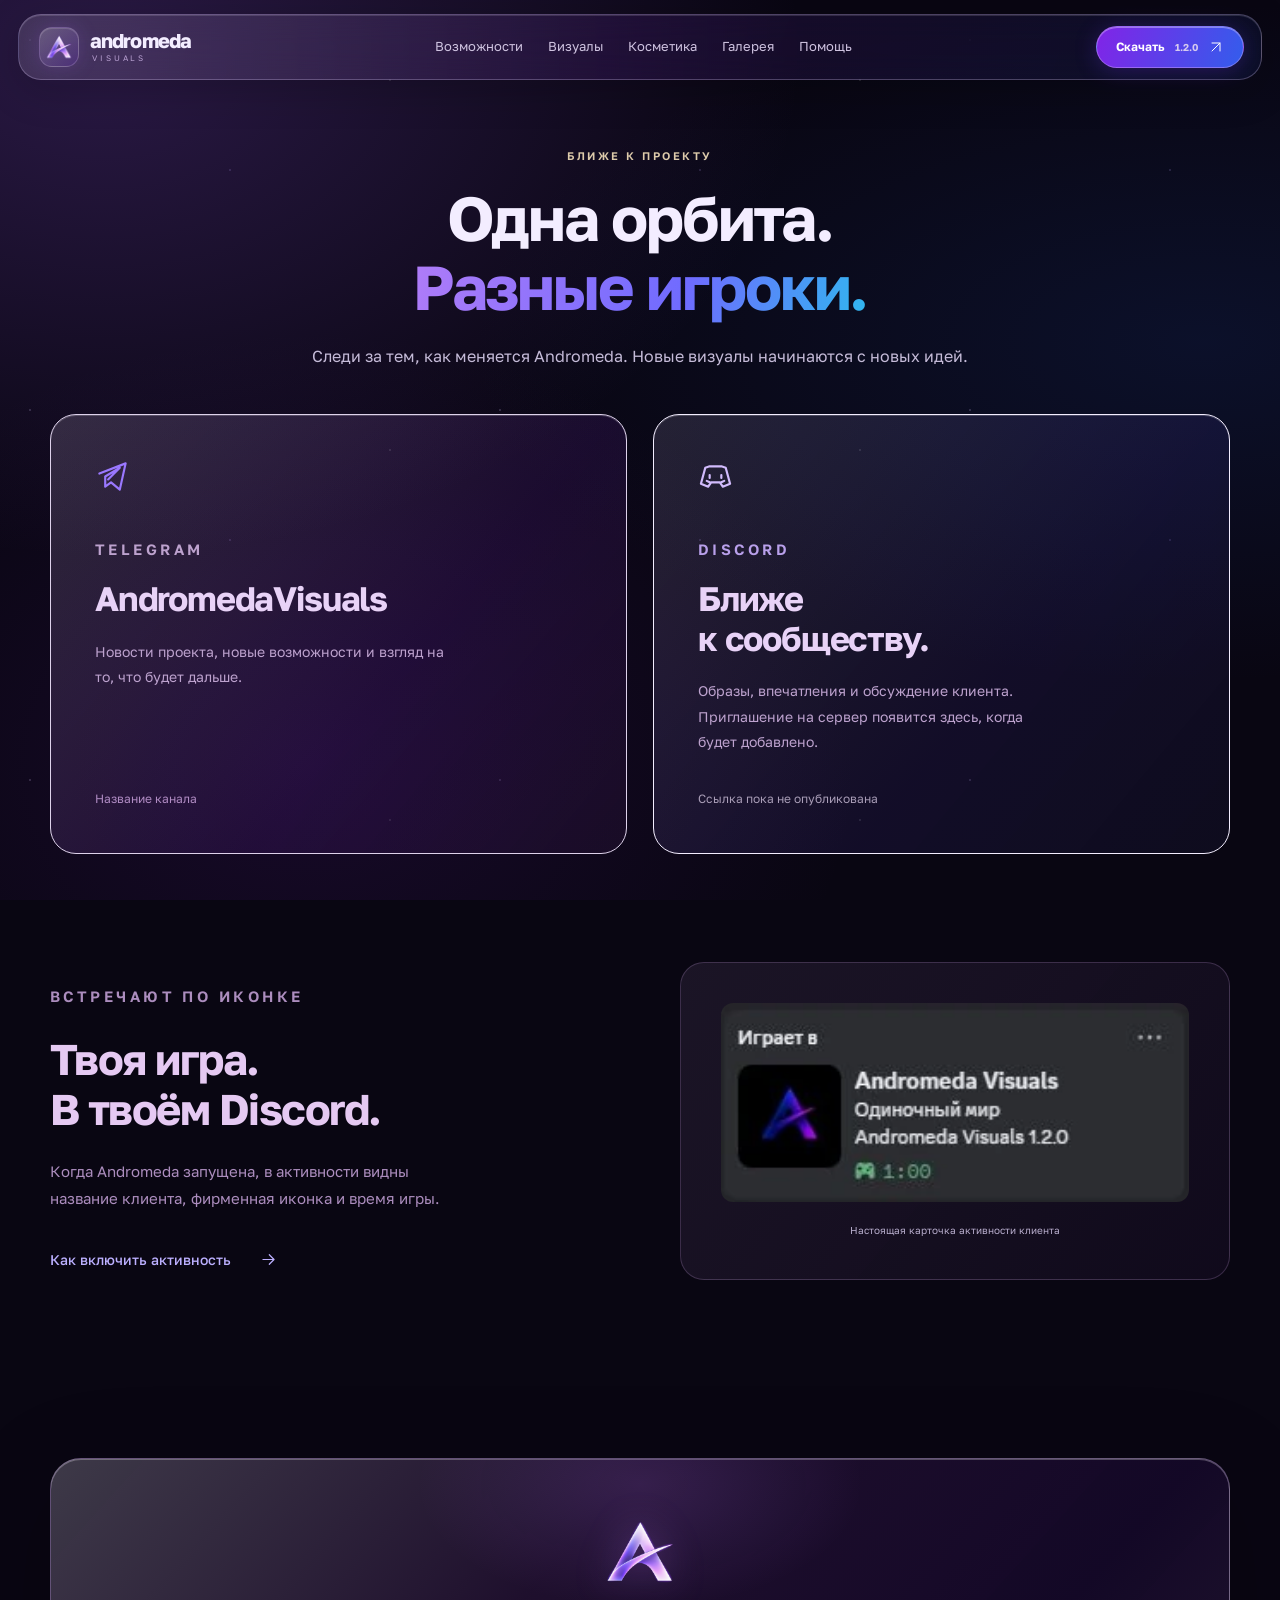
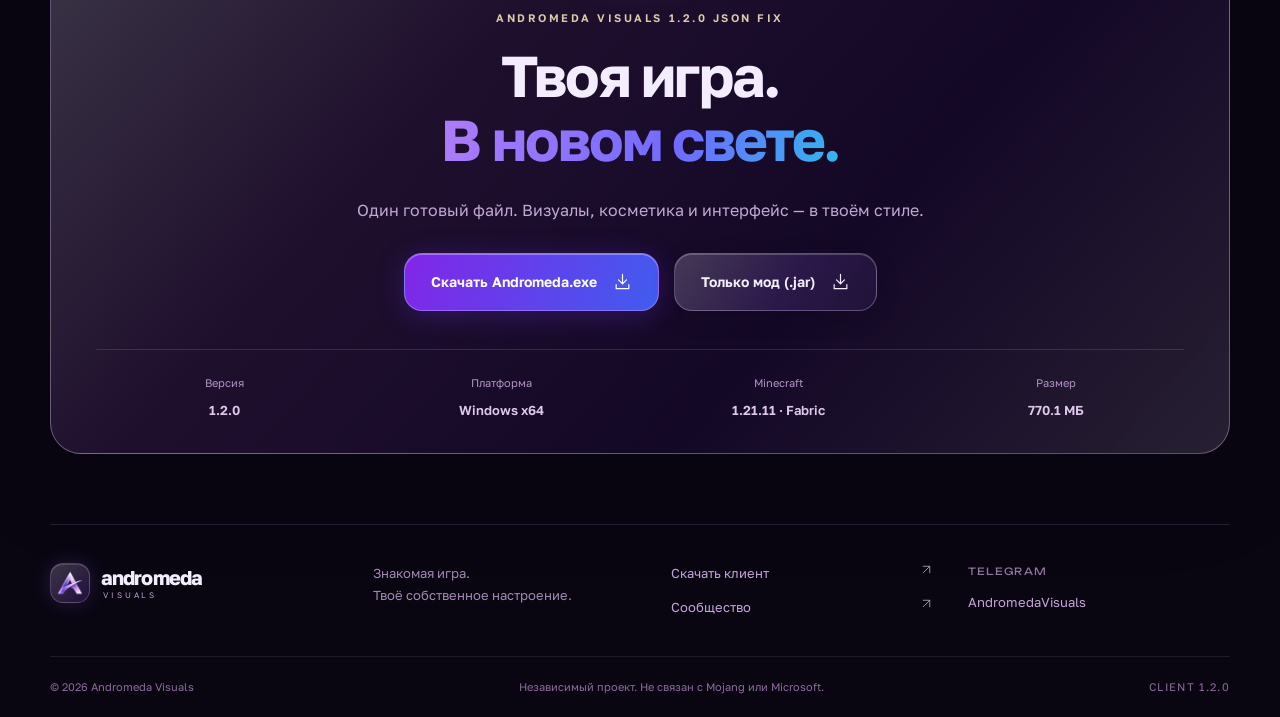
==== commit 9e64725c: "Publish 1.2.0 JSON Fix launcher and standalone Fabric mod downloads" ====
--- a/community/index.html
+++ b/community/index.html
@@ -1,6 +1,6 @@
-<!doctype html><html lang="ru"><head><meta charset="utf-8"><meta name="viewport" content="width=device-width,initial-scale=1"><meta name="theme-color" content="#0a0618"><title>Сообщество — Andromeda Visuals</title><meta name="description" content="Telegram AndromedaVisuals, новости проекта и активность клиента в Discord."><link rel="canonical" href="https://nurikjawa.github.io/community/"><meta property="og:title" content="Сообщество — Andromeda Visuals"><meta property="og:description" content="Telegram AndromedaVisuals, новости проекта и активность клиента в Discord."><meta property="og:type" content="website"><meta property="og:locale" content="ru_RU"><meta property="og:url" content="https://nurikjawa.github.io/community/"><meta property="og:image" content="https://nurikjawa.github.io/assets/v120/og.jpg"><meta name="twitter:card" content="summary_large_image"><link rel="icon" href="/assets/favicon.png"><link rel="preload" as="font" href="/assets/GolosText.ttf" type="font/ttf" crossorigin><link rel="stylesheet" href="/assets/site.css?v=ab5df82ccb4f"><link rel="stylesheet" href="/assets/luminous.css?v=ab5df82ccb4f"><script src="/assets/site.js?v=ab5df82ccb4f" defer></script><script src="/assets/wing-studio.js?v=ab5df82ccb4f" defer></script></head><body data-page="/community/"><a href="#main" class="skip-link">К содержимому</a>
+<!doctype html><html lang="ru"><head><meta charset="utf-8"><meta name="viewport" content="width=device-width,initial-scale=1"><meta name="theme-color" content="#0a0618"><title>Сообщество — Andromeda Visuals</title><meta name="description" content="Telegram AndromedaVisuals, новости проекта и активность клиента в Discord."><link rel="canonical" href="https://nurikjawa.github.io/community/"><meta property="og:title" content="Сообщество — Andromeda Visuals"><meta property="og:description" content="Telegram AndromedaVisuals, новости проекта и активность клиента в Discord."><meta property="og:type" content="website"><meta property="og:locale" content="ru_RU"><meta property="og:url" content="https://nurikjawa.github.io/community/"><meta property="og:image" content="https://nurikjawa.github.io/assets/v120/og.jpg"><meta name="twitter:card" content="summary_large_image"><link rel="icon" href="/assets/favicon.png"><link rel="preload" as="font" href="/assets/GolosText.ttf" type="font/ttf" crossorigin><link rel="stylesheet" href="/assets/site.css?v=4cef0b47234d"><link rel="stylesheet" href="/assets/luminous.css?v=4cef0b47234d"><script src="/assets/site.js?v=4cef0b47234d" defer></script><script src="/assets/wing-studio.js?v=4cef0b47234d" defer></script></head><body data-page="/community/"><a href="#main" class="skip-link">К содержимому</a>
  <header class="site-header"><div class="header-inner"><a href="/" class="brand" aria-label="Andromeda Visuals — главная"><img src="/assets/logo.png" width="42" height="42" alt=""><span>andromeda<small>VISUALS</small></span></a><nav class="desktop-nav" aria-label="Основная навигация"><a href="/#features" >Возможности</a><a href="/visuals/" >Визуалы</a><a href="/cosmetics/" >Косметика</a><a href="/#gallery" >Галерея</a><a href="/help/" >Помощь</a></nav><div class="header-actions"><a href="/download/" class="header-download">Скачать <span>1.2.0</span><svg class="icon" viewBox="0 0 24 24" fill="none" stroke="currentColor" stroke-width="1.5" stroke-linecap="round" stroke-linejoin="round" aria-hidden="true"><path d="M6 18 18 6M6 6h12v12"/></svg></a><button class="menu-toggle" aria-expanded="false" aria-controls="mobile-menu" aria-label="Открыть меню"><svg class="icon" viewBox="0 0 24 24" fill="none" stroke="currentColor" stroke-width="1.5" stroke-linecap="round" stroke-linejoin="round" aria-hidden="true"><path d="M4 8h16M4 16h16"/></svg></button></div></div></header>
  <dialog class="mobile-menu" id="mobile-menu"><div class="mobile-menu-top"><span>ANDROMEDA VISUALS</span><button class="icon-button" data-menu-close aria-label="Закрыть меню"><svg class="icon" viewBox="0 0 24 24" fill="none" stroke="currentColor" stroke-width="1.5" stroke-linecap="round" stroke-linejoin="round" aria-hidden="true"><path d="m6 6 12 12M6 18 18 6"/></svg></button></div><nav aria-label="Мобильная навигация"><a href="/#features" >Возможности</a><a href="/visuals/" >Визуалы</a><a href="/cosmetics/" >Косметика</a><a href="/#gallery" >Галерея</a><a href="/help/" >Помощь</a><a href="/community/">Сообщество</a><a href="/download/">Скачать 1.2.0</a></nav><span class="eyebrow">ТВОЙ MINECRAFT. ТВОЙ ХАРАКТЕР.</span></dialog>
- <main id="main"><section class="page-head wrap"><p class="eyebrow">БЛИЖЕ К ПРОЕКТУ</p><h1>Одна орбита.<br><span>Разные игроки.</span></h1><p class="lead">Следи за тем, как меняется Andromeda. Новые визуалы начинаются с новых идей.</p></section><section class="wrap community-grid"><article class="community-card telegram reveal"><div class="social-symbol"><svg class="icon" viewBox="0 0 24 24" fill="none" stroke="currentColor" stroke-width="1.5" stroke-linecap="round" stroke-linejoin="round" aria-hidden="true"><path d="m3 10 18-7-4 18-6-5-4 3v-7l10-6-8 8"/></svg></div><p class="eyebrow">TELEGRAM</p><h2>AndromedaVisuals</h2><p>Новости проекта, новые возможности и взгляд на то, что будет дальше.</p><span class="social-note">Название канала</span></article><article class="community-card discord-card reveal"><div class="social-symbol"><svg class="icon" viewBox="0 0 24 24" fill="none" stroke="currentColor" stroke-width="1.5" stroke-linecap="round" stroke-linejoin="round" aria-hidden="true"><path d="M8 5 5 6 2 17l5 2 2-3h6l2 3 5-2-3-11-3-1M8 5h8M8 11v2m8-2v2M8 16l-2-1m10 1 2-1"/></svg></div><p class="eyebrow">DISCORD</p><h2>Ближе<br>к сообществу.</h2><p>Образы, впечатления и обсуждение клиента. Приглашение на сервер появится здесь, когда будет добавлено.</p><span class="social-note">Ссылка пока не опубликована</span></article></section><section class="wrap presence-section reveal"><div><p class="eyebrow">ВСТРЕЧАЮТ ПО ИКОНКЕ</p><h2>Твоя игра.<br>В твоём Discord.</h2><p>Когда Andromeda запущена, в активности видны название клиента, фирменная иконка и время игры.</p><a class="text-link" href="/help/">Как включить активность <svg class="icon" viewBox="0 0 24 24" fill="none" stroke="currentColor" stroke-width="1.5" stroke-linecap="round" stroke-linejoin="round" aria-hidden="true"><path d="M5 12h14m-6-6 6 6-6 6"/></svg></a></div><figure><img src="/assets/v120/discord.webp" alt="Настоящая карточка Discord: Andromeda Visuals 1.2.0" class="" width="1920" height="1080" loading="lazy" decoding="async"><figcaption>Настоящая карточка активности клиента</figcaption></figure></section><section class="closing wrap reveal"><div class="closing-panel"><img src="/assets/logo.png" alt="" width="90" height="90"><p class="eyebrow">ANDROMEDA VISUALS 1.2.0</p><h2>Твоя игра.<br><span>В новом свете.</span></h2><p>Один готовый файл. Визуалы, косметика и интерфейс — в твоём стиле.</p><div class="closing-actions"><a class="button primary" href="https://github.com/NurikJawa/andromeda-visuals-releases/releases/download/v1.2.0/Andromeda.exe"><span>Скачать Andromeda.exe</span><svg class="icon" viewBox="0 0 24 24" fill="none" stroke="currentColor" stroke-width="1.5" stroke-linecap="round" stroke-linejoin="round" aria-hidden="true"><path d="M12 3v12m-5-5 5 5 5-5M4 16v5h16v-5"/></svg></a><a class="button soft" href="/updates/"><span>Что нового</span><svg class="icon" viewBox="0 0 24 24" fill="none" stroke="currentColor" stroke-width="1.5" stroke-linecap="round" stroke-linejoin="round" aria-hidden="true"><path d="M5 12h14m-6-6 6 6-6 6"/></svg></a></div><div class="release-facts"><span>Версия <b>1.2.0</b></span><span>Платформа <b>Windows x64</b></span><span>Minecraft <b>1.21.11 · Fabric</b></span><span>Размер <b>769.6 МБ</b></span></div></div></section></main><footer class="site-footer wrap"><div class="footer-top"><a href="/" class="brand"><img src="/assets/logo.png" width="42" height="42" alt=""><span>andromeda<small>VISUALS</small></span></a><p>Знакомая игра.<br>Твоё собственное настроение.</p><div><a href="/download/">Скачать клиент <svg class="icon" viewBox="0 0 24 24" fill="none" stroke="currentColor" stroke-width="1.5" stroke-linecap="round" stroke-linejoin="round" aria-hidden="true"><path d="M6 18 18 6M6 6h12v12"/></svg></a><a href="/community/">Сообщество <svg class="icon" viewBox="0 0 24 24" fill="none" stroke="currentColor" stroke-width="1.5" stroke-linecap="round" stroke-linejoin="round" aria-hidden="true"><path d="M6 18 18 6M6 6h12v12"/></svg></a></div><div><span class="footer-label">TELEGRAM</span><span>AndromedaVisuals</span></div></div><div class="footer-bottom"><span>© 2026 Andromeda Visuals</span><span>Независимый проект. Не связан с Mojang или Microsoft.</span><span>CLIENT 1.2.0</span></div></footer>
+ <main id="main"><section class="page-head wrap"><p class="eyebrow">БЛИЖЕ К ПРОЕКТУ</p><h1>Одна орбита.<br><span>Разные игроки.</span></h1><p class="lead">Следи за тем, как меняется Andromeda. Новые визуалы начинаются с новых идей.</p></section><section class="wrap community-grid"><article class="community-card telegram reveal"><div class="social-symbol"><svg class="icon" viewBox="0 0 24 24" fill="none" stroke="currentColor" stroke-width="1.5" stroke-linecap="round" stroke-linejoin="round" aria-hidden="true"><path d="m3 10 18-7-4 18-6-5-4 3v-7l10-6-8 8"/></svg></div><p class="eyebrow">TELEGRAM</p><h2>AndromedaVisuals</h2><p>Новости проекта, новые возможности и взгляд на то, что будет дальше.</p><span class="social-note">Название канала</span></article><article class="community-card discord-card reveal"><div class="social-symbol"><svg class="icon" viewBox="0 0 24 24" fill="none" stroke="currentColor" stroke-width="1.5" stroke-linecap="round" stroke-linejoin="round" aria-hidden="true"><path d="M8 5 5 6 2 17l5 2 2-3h6l2 3 5-2-3-11-3-1M8 5h8M8 11v2m8-2v2M8 16l-2-1m10 1 2-1"/></svg></div><p class="eyebrow">DISCORD</p><h2>Ближе<br>к сообществу.</h2><p>Образы, впечатления и обсуждение клиента. Приглашение на сервер появится здесь, когда будет добавлено.</p><span class="social-note">Ссылка пока не опубликована</span></article></section><section class="wrap presence-section reveal"><div><p class="eyebrow">ВСТРЕЧАЮТ ПО ИКОНКЕ</p><h2>Твоя игра.<br>В твоём Discord.</h2><p>Когда Andromeda запущена, в активности видны название клиента, фирменная иконка и время игры.</p><a class="text-link" href="/help/">Как включить активность <svg class="icon" viewBox="0 0 24 24" fill="none" stroke="currentColor" stroke-width="1.5" stroke-linecap="round" stroke-linejoin="round" aria-hidden="true"><path d="M5 12h14m-6-6 6 6-6 6"/></svg></a></div><figure><img src="/assets/v120/discord.webp" alt="Настоящая карточка Discord: Andromeda Visuals 1.2.0" class="" width="1920" height="1080" loading="lazy" decoding="async"><figcaption>Настоящая карточка активности клиента</figcaption></figure></section><section class="closing wrap reveal"><div class="closing-panel"><img src="/assets/logo.png" alt="" width="90" height="90"><p class="eyebrow">ANDROMEDA VISUALS 1.2.0 JSON Fix</p><h2>Твоя игра.<br><span>В новом свете.</span></h2><p>Один готовый файл. Визуалы, косметика и интерфейс — в твоём стиле.</p><div class="closing-actions"><a class="button primary" href="https://github.com/NurikJawa/andromeda-visuals-releases/releases/download/v1.2.0/Andromeda.exe?build=jsonfix-20261025"><span>Скачать Andromeda.exe</span><svg class="icon" viewBox="0 0 24 24" fill="none" stroke="currentColor" stroke-width="1.5" stroke-linecap="round" stroke-linejoin="round" aria-hidden="true"><path d="M12 3v12m-5-5 5 5 5-5M4 16v5h16v-5"/></svg></a><a class="button soft" href="https://github.com/NurikJawa/andromeda-visuals-releases/releases/download/v1.2.0/andromeda-1.2.0.jar?build=jsonfix-20261025"><span>Только мод (.jar)</span><svg class="icon" viewBox="0 0 24 24" fill="none" stroke="currentColor" stroke-width="1.5" stroke-linecap="round" stroke-linejoin="round" aria-hidden="true"><path d="M12 3v12m-5-5 5 5 5-5M4 16v5h16v-5"/></svg></a></div><div class="release-facts"><span>Версия <b>1.2.0</b></span><span>Платформа <b>Windows x64</b></span><span>Minecraft <b>1.21.11 · Fabric</b></span><span>Размер <b>770.1 МБ</b></span></div></div></section></main><footer class="site-footer wrap"><div class="footer-top"><a href="/" class="brand"><img src="/assets/logo.png" width="42" height="42" alt=""><span>andromeda<small>VISUALS</small></span></a><p>Знакомая игра.<br>Твоё собственное настроение.</p><div><a href="/download/">Скачать клиент <svg class="icon" viewBox="0 0 24 24" fill="none" stroke="currentColor" stroke-width="1.5" stroke-linecap="round" stroke-linejoin="round" aria-hidden="true"><path d="M6 18 18 6M6 6h12v12"/></svg></a><a href="/community/">Сообщество <svg class="icon" viewBox="0 0 24 24" fill="none" stroke="currentColor" stroke-width="1.5" stroke-linecap="round" stroke-linejoin="round" aria-hidden="true"><path d="M6 18 18 6M6 6h12v12"/></svg></a></div><div><span class="footer-label">TELEGRAM</span><span>AndromedaVisuals</span></div></div><div class="footer-bottom"><span>© 2026 Andromeda Visuals</span><span>Независимый проект. Не связан с Mojang или Microsoft.</span><span>CLIENT 1.2.0</span></div></footer>
  <dialog class="media-dialog" aria-label="Просмотр изображения"><button class="dialog-close icon-button" data-dialog-close aria-label="Закрыть просмотр"><svg class="icon" viewBox="0 0 24 24" fill="none" stroke="currentColor" stroke-width="1.5" stroke-linecap="round" stroke-linejoin="round" aria-hidden="true"><path d="m6 6 12 12M6 18 18 6"/></svg></button><figure><img alt=""><figcaption></figcaption></figure><div class="gallery-controls"><button class="icon-button" data-gallery-prev aria-label="Предыдущее изображение">←</button><span data-gallery-count></span><button class="icon-button" data-gallery-next aria-label="Следующее изображение">→</button></div></dialog>
  <dialog class="film-dialog" aria-label="Крылья Andromeda в движении"><button class="dialog-close icon-button" data-dialog-close aria-label="Закрыть видео"><svg class="icon" viewBox="0 0 24 24" fill="none" stroke="currentColor" stroke-width="1.5" stroke-linecap="round" stroke-linejoin="round" aria-hidden="true"><path d="m6 6 12 12M6 18 18 6"/></svg></button><video controls playsinline preload="none" poster="/assets/v120/wing-poster.webp"><source src="/assets/v120/wings.mp4" type="video/mp4"></video><p>Четыре вида крыльев · настоящая запись из игры</p></dialog><div class="toast" role="status" aria-live="polite"></div></body></html>
--- a/assets/luminous.css
+++ b/assets/luminous.css
@@ -23,3 +23,6 @@
 @media(prefers-reduced-motion:reduce){.brand-emblem:before{animation:none}.glass-feature,.gallery-shot img,.studio-stage canvas{transition:none}}
 
 @media(max-width:560px){.community-card h2{font-size:clamp(20px,6vw,29px);white-space:nowrap;letter-spacing:-.04em}}
+
+/* Current release downloads */
+.download-options{display:flex;flex-wrap:wrap;gap:12px;margin-top:24px}.download-options .button{font-size:14px;padding:18px 22px}.download-copy .download-status{max-width:520px;line-height:1.75}.checksum-stack{min-width:0;display:grid;gap:22px}.checksum-label{margin:0 0 9px;font-size:13px;color:#d8c3ed}.checksum-stack .hash-field{min-width:0}.checksum-stack code{overflow-wrap:anywhere;word-break:break-all}.closing-actions{flex-wrap:wrap}@media(max-width:600px){.download-options{flex-direction:column}.download-options .button{width:100%;justify-content:center}.checksum-stack .hash-field{padding:14px;gap:10px}}
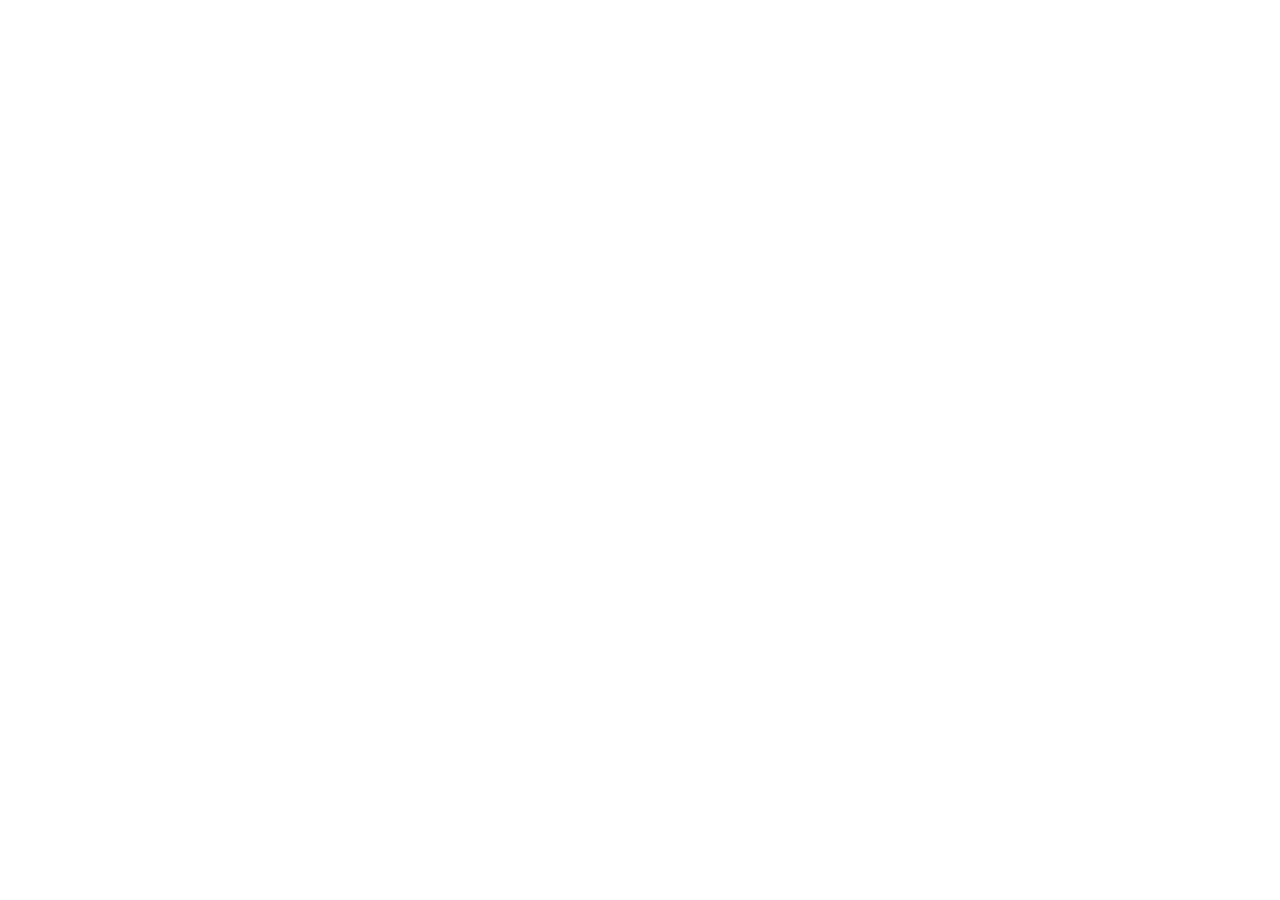
==== commit ebc3373c: "Redirect the Andromeda site to Cloudflare" ====
--- a/community/index.html
+++ b/community/index.html
@@ -1,6 +1,9 @@
-<!doctype html><html lang="ru"><head><meta charset="utf-8"><meta name="viewport" content="width=device-width,initial-scale=1"><meta name="theme-color" content="#0a0618"><title>Сообщество — Andromeda Visuals</title><meta name="description" content="Telegram AndromedaVisuals, новости проекта и активность клиента в Discord."><link rel="canonical" href="https://nurikjawa.github.io/community/"><meta property="og:title" content="Сообщество — Andromeda Visuals"><meta property="og:description" content="Telegram AndromedaVisuals, новости проекта и активность клиента в Discord."><meta property="og:type" content="website"><meta property="og:locale" content="ru_RU"><meta property="og:url" content="https://nurikjawa.github.io/community/"><meta property="og:image" content="https://nurikjawa.github.io/assets/v120/og.jpg"><meta name="twitter:card" content="summary_large_image"><link rel="icon" href="/assets/favicon.png"><link rel="preload" as="font" href="/assets/GolosText.ttf" type="font/ttf" crossorigin><link rel="stylesheet" href="/assets/site.css?v=4cef0b47234d"><link rel="stylesheet" href="/assets/luminous.css?v=4cef0b47234d"><script src="/assets/site.js?v=4cef0b47234d" defer></script><script src="/assets/wing-studio.js?v=4cef0b47234d" defer></script></head><body data-page="/community/"><a href="#main" class="skip-link">К содержимому</a>
- <header class="site-header"><div class="header-inner"><a href="/" class="brand" aria-label="Andromeda Visuals — главная"><img src="/assets/logo.png" width="42" height="42" alt=""><span>andromeda<small>VISUALS</small></span></a><nav class="desktop-nav" aria-label="Основная навигация"><a href="/#features" >Возможности</a><a href="/visuals/" >Визуалы</a><a href="/cosmetics/" >Косметика</a><a href="/#gallery" >Галерея</a><a href="/help/" >Помощь</a></nav><div class="header-actions"><a href="/download/" class="header-download">Скачать <span>1.2.0</span><svg class="icon" viewBox="0 0 24 24" fill="none" stroke="currentColor" stroke-width="1.5" stroke-linecap="round" stroke-linejoin="round" aria-hidden="true"><path d="M6 18 18 6M6 6h12v12"/></svg></a><button class="menu-toggle" aria-expanded="false" aria-controls="mobile-menu" aria-label="Открыть меню"><svg class="icon" viewBox="0 0 24 24" fill="none" stroke="currentColor" stroke-width="1.5" stroke-linecap="round" stroke-linejoin="round" aria-hidden="true"><path d="M4 8h16M4 16h16"/></svg></button></div></div></header>
- <dialog class="mobile-menu" id="mobile-menu"><div class="mobile-menu-top"><span>ANDROMEDA VISUALS</span><button class="icon-button" data-menu-close aria-label="Закрыть меню"><svg class="icon" viewBox="0 0 24 24" fill="none" stroke="currentColor" stroke-width="1.5" stroke-linecap="round" stroke-linejoin="round" aria-hidden="true"><path d="m6 6 12 12M6 18 18 6"/></svg></button></div><nav aria-label="Мобильная навигация"><a href="/#features" >Возможности</a><a href="/visuals/" >Визуалы</a><a href="/cosmetics/" >Косметика</a><a href="/#gallery" >Галерея</a><a href="/help/" >Помощь</a><a href="/community/">Сообщество</a><a href="/download/">Скачать 1.2.0</a></nav><span class="eyebrow">ТВОЙ MINECRAFT. ТВОЙ ХАРАКТЕР.</span></dialog>
- <main id="main"><section class="page-head wrap"><p class="eyebrow">БЛИЖЕ К ПРОЕКТУ</p><h1>Одна орбита.<br><span>Разные игроки.</span></h1><p class="lead">Следи за тем, как меняется Andromeda. Новые визуалы начинаются с новых идей.</p></section><section class="wrap community-grid"><article class="community-card telegram reveal"><div class="social-symbol"><svg class="icon" viewBox="0 0 24 24" fill="none" stroke="currentColor" stroke-width="1.5" stroke-linecap="round" stroke-linejoin="round" aria-hidden="true"><path d="m3 10 18-7-4 18-6-5-4 3v-7l10-6-8 8"/></svg></div><p class="eyebrow">TELEGRAM</p><h2>AndromedaVisuals</h2><p>Новости проекта, новые возможности и взгляд на то, что будет дальше.</p><span class="social-note">Название канала</span></article><article class="community-card discord-card reveal"><div class="social-symbol"><svg class="icon" viewBox="0 0 24 24" fill="none" stroke="currentColor" stroke-width="1.5" stroke-linecap="round" stroke-linejoin="round" aria-hidden="true"><path d="M8 5 5 6 2 17l5 2 2-3h6l2 3 5-2-3-11-3-1M8 5h8M8 11v2m8-2v2M8 16l-2-1m10 1 2-1"/></svg></div><p class="eyebrow">DISCORD</p><h2>Ближе<br>к сообществу.</h2><p>Образы, впечатления и обсуждение клиента. Приглашение на сервер появится здесь, когда будет добавлено.</p><span class="social-note">Ссылка пока не опубликована</span></article></section><section class="wrap presence-section reveal"><div><p class="eyebrow">ВСТРЕЧАЮТ ПО ИКОНКЕ</p><h2>Твоя игра.<br>В твоём Discord.</h2><p>Когда Andromeda запущена, в активности видны название клиента, фирменная иконка и время игры.</p><a class="text-link" href="/help/">Как включить активность <svg class="icon" viewBox="0 0 24 24" fill="none" stroke="currentColor" stroke-width="1.5" stroke-linecap="round" stroke-linejoin="round" aria-hidden="true"><path d="M5 12h14m-6-6 6 6-6 6"/></svg></a></div><figure><img src="/assets/v120/discord.webp" alt="Настоящая карточка Discord: Andromeda Visuals 1.2.0" class="" width="1920" height="1080" loading="lazy" decoding="async"><figcaption>Настоящая карточка активности клиента</figcaption></figure></section><section class="closing wrap reveal"><div class="closing-panel"><img src="/assets/logo.png" alt="" width="90" height="90"><p class="eyebrow">ANDROMEDA VISUALS 1.2.0 JSON Fix</p><h2>Твоя игра.<br><span>В новом свете.</span></h2><p>Один готовый файл. Визуалы, косметика и интерфейс — в твоём стиле.</p><div class="closing-actions"><a class="button primary" href="https://github.com/NurikJawa/andromeda-visuals-releases/releases/download/v1.2.0/Andromeda.exe?build=jsonfix-20261025"><span>Скачать Andromeda.exe</span><svg class="icon" viewBox="0 0 24 24" fill="none" stroke="currentColor" stroke-width="1.5" stroke-linecap="round" stroke-linejoin="round" aria-hidden="true"><path d="M12 3v12m-5-5 5 5 5-5M4 16v5h16v-5"/></svg></a><a class="button soft" href="https://github.com/NurikJawa/andromeda-visuals-releases/releases/download/v1.2.0/andromeda-1.2.0.jar?build=jsonfix-20261025"><span>Только мод (.jar)</span><svg class="icon" viewBox="0 0 24 24" fill="none" stroke="currentColor" stroke-width="1.5" stroke-linecap="round" stroke-linejoin="round" aria-hidden="true"><path d="M12 3v12m-5-5 5 5 5-5M4 16v5h16v-5"/></svg></a></div><div class="release-facts"><span>Версия <b>1.2.0</b></span><span>Платформа <b>Windows x64</b></span><span>Minecraft <b>1.21.11 · Fabric</b></span><span>Размер <b>770.1 МБ</b></span></div></div></section></main><footer class="site-footer wrap"><div class="footer-top"><a href="/" class="brand"><img src="/assets/logo.png" width="42" height="42" alt=""><span>andromeda<small>VISUALS</small></span></a><p>Знакомая игра.<br>Твоё собственное настроение.</p><div><a href="/download/">Скачать клиент <svg class="icon" viewBox="0 0 24 24" fill="none" stroke="currentColor" stroke-width="1.5" stroke-linecap="round" stroke-linejoin="round" aria-hidden="true"><path d="M6 18 18 6M6 6h12v12"/></svg></a><a href="/community/">Сообщество <svg class="icon" viewBox="0 0 24 24" fill="none" stroke="currentColor" stroke-width="1.5" stroke-linecap="round" stroke-linejoin="round" aria-hidden="true"><path d="M6 18 18 6M6 6h12v12"/></svg></a></div><div><span class="footer-label">TELEGRAM</span><span>AndromedaVisuals</span></div></div><div class="footer-bottom"><span>© 2026 Andromeda Visuals</span><span>Независимый проект. Не связан с Mojang или Microsoft.</span><span>CLIENT 1.2.0</span></div></footer>
- <dialog class="media-dialog" aria-label="Просмотр изображения"><button class="dialog-close icon-button" data-dialog-close aria-label="Закрыть просмотр"><svg class="icon" viewBox="0 0 24 24" fill="none" stroke="currentColor" stroke-width="1.5" stroke-linecap="round" stroke-linejoin="round" aria-hidden="true"><path d="m6 6 12 12M6 18 18 6"/></svg></button><figure><img alt=""><figcaption></figcaption></figure><div class="gallery-controls"><button class="icon-button" data-gallery-prev aria-label="Предыдущее изображение">←</button><span data-gallery-count></span><button class="icon-button" data-gallery-next aria-label="Следующее изображение">→</button></div></dialog>
- <dialog class="film-dialog" aria-label="Крылья Andromeda в движении"><button class="dialog-close icon-button" data-dialog-close aria-label="Закрыть видео"><svg class="icon" viewBox="0 0 24 24" fill="none" stroke="currentColor" stroke-width="1.5" stroke-linecap="round" stroke-linejoin="round" aria-hidden="true"><path d="m6 6 12 12M6 18 18 6"/></svg></button><video controls playsinline preload="none" poster="/assets/v120/wing-poster.webp"><source src="/assets/v120/wings.mp4" type="video/mp4"></video><p>Четыре вида крыльев · настоящая запись из игры</p></dialog><div class="toast" role="status" aria-live="polite"></div></body></html>+<!doctype html>
+<html lang="ru">
+<meta charset="utf-8">
+<meta name="viewport" content="width=device-width, initial-scale=1">
+<meta http-equiv="refresh" content="0;url=https://andromeda-visuals-site.andromeda-emote-relay.workers.dev/community/">
+<link rel="canonical" href="https://andromeda-visuals-site.andromeda-emote-relay.workers.dev/community/">
+<title>Andromeda Visuals переехал</title>
+<body><p>Сайт переехал. <a href="https://andromeda-visuals-site.andromeda-emote-relay.workers.dev/community/">Открыть Andromeda Visuals</a>.</p></body>
+</html>
